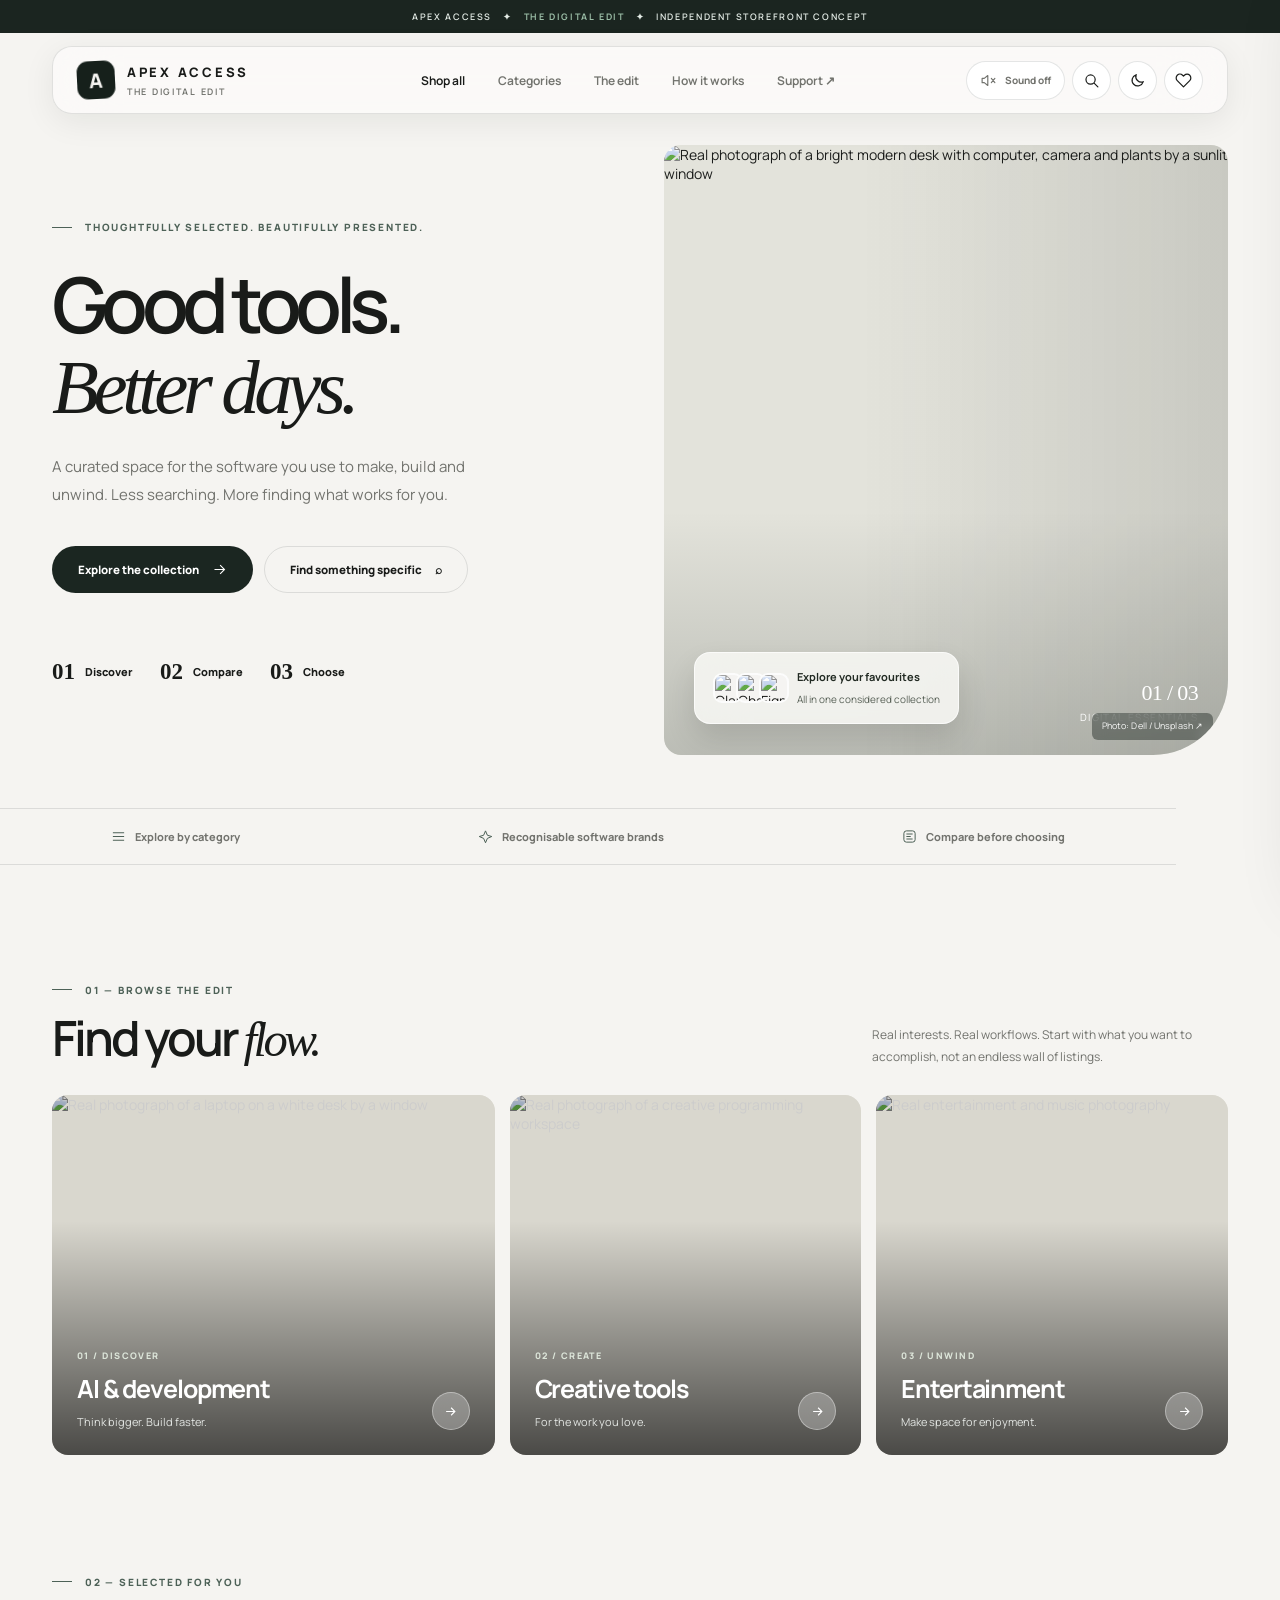
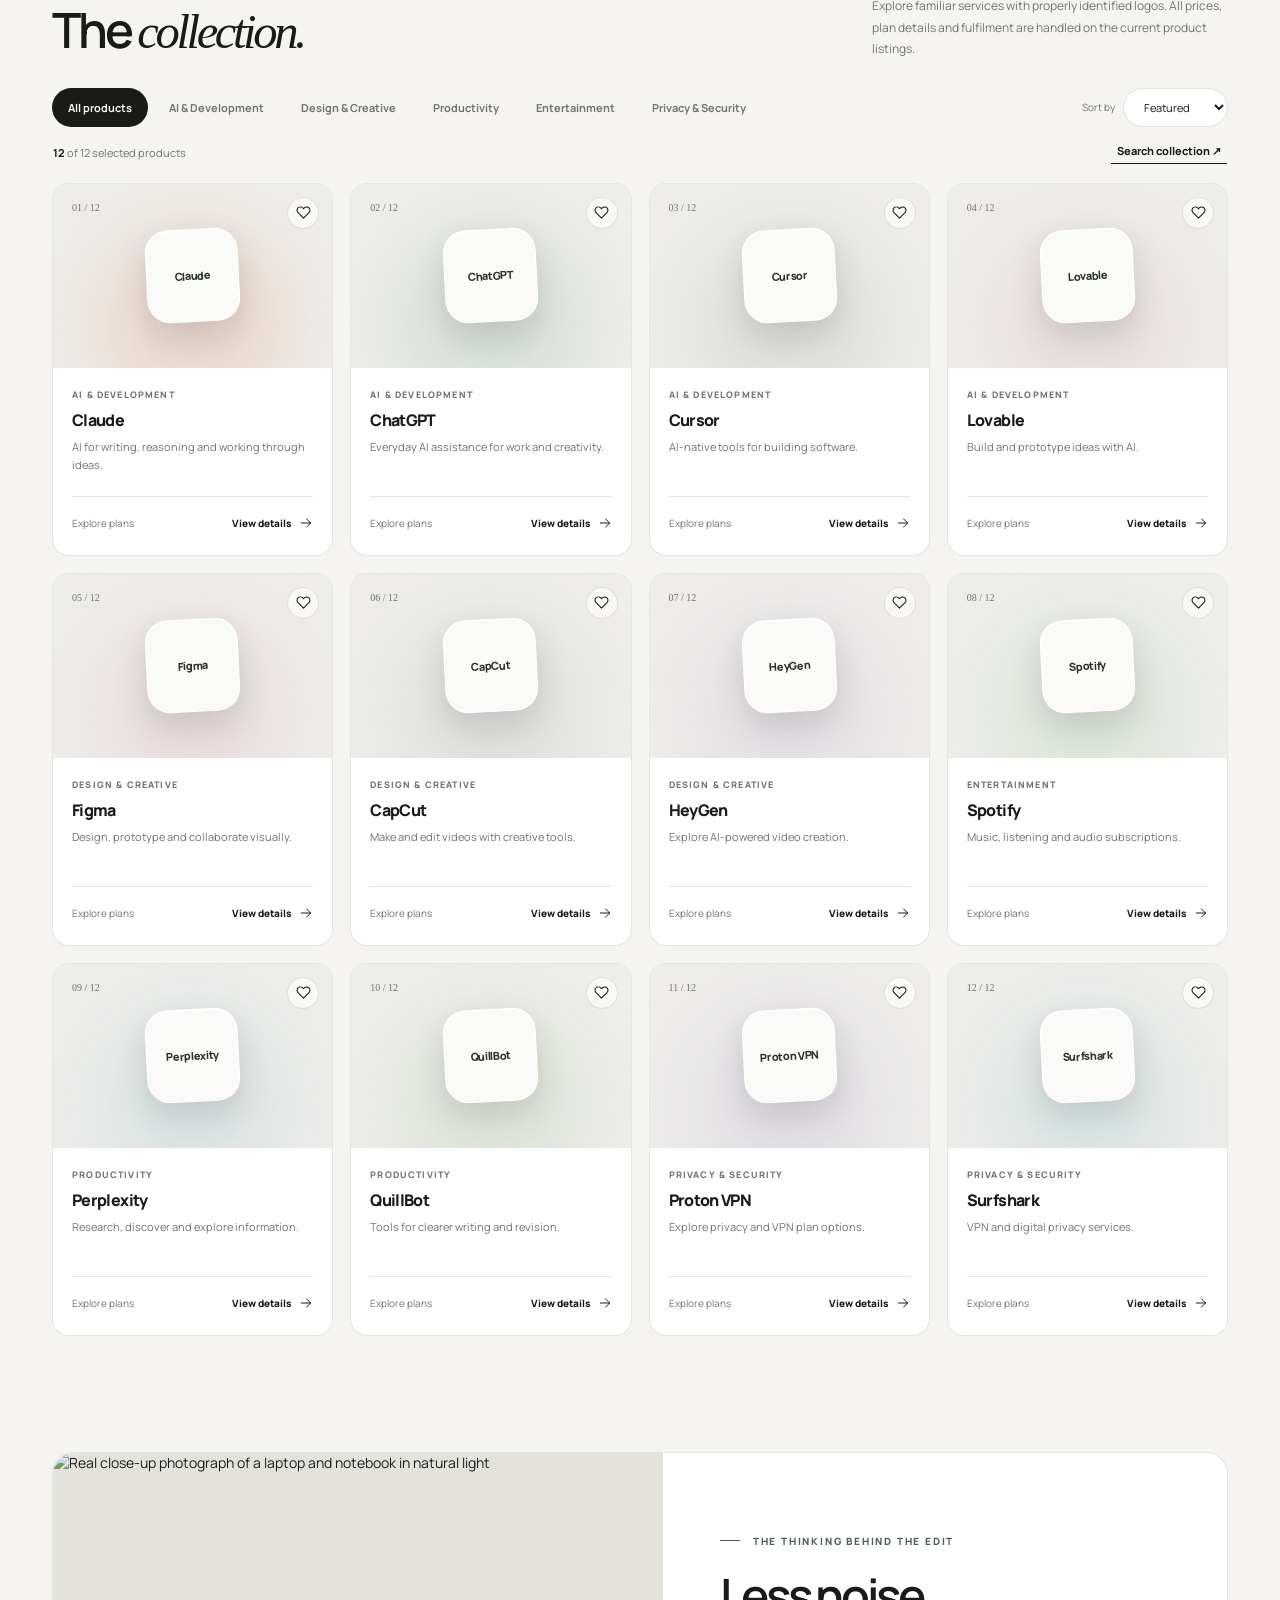
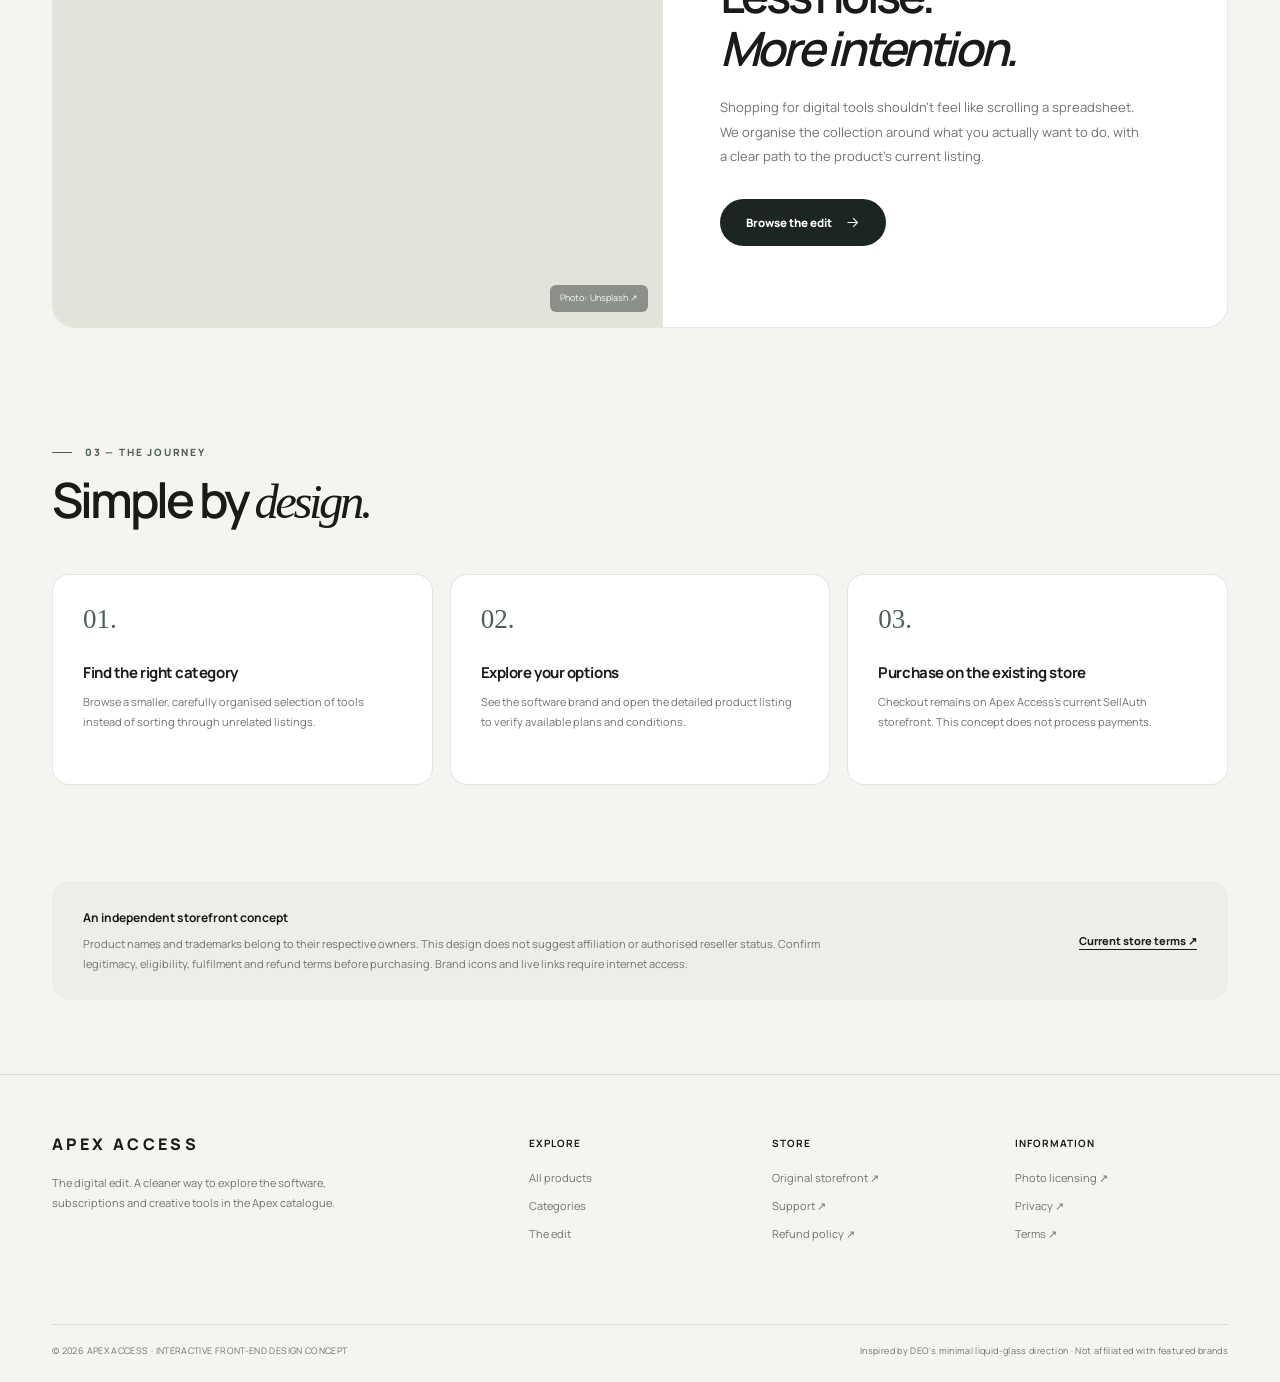
==== apex-access/index.html @ 460c235c "Host preserved Apex Access standalone HTML in isolated folder" ====
<!DOCTYPE html>
<html lang="en">
<head>
<meta charset="UTF-8"><meta name="viewport" content="width=device-width, initial-scale=1, viewport-fit=cover">
<meta name="theme-color" content="#f5f4f1"><meta name="description" content="APEX ACCESS — a refined, editorial digital software storefront concept. Independent concept, not official brand affiliation.">
<title>APEX ACCESS — The Digital Edit</title>
<link rel="preconnect" href="https://images.unsplash.com"><link rel="preconnect" href="https://fonts.googleapis.com">
<link href="https://fonts.googleapis.com/css2?family=DM+Sans:wght@400;500;600;700&family=Manrope:wght@400;500;600;700;800&display=swap" rel="stylesheet">
<style>
:root{--bg:#f5f4f1;--surface:#fff;--surface2:#eeedea;--text:#191b19;--muted:#72736e;--hair:rgba(16,25,20,.11);--accent:#4d6157;--accenthover:#334b3d;--stroke:#ddded7;--glass:rgba(252,251,249,.83);--glow:rgba(17,25,17,.07);--shadow:0 25px 75px rgba(27,31,24,.08);--card-radius:17px;--photo-mask:#e3e3db;--primarybtn:#1b2621;--primarytext:#fff;--brand-ink:#16201b}
:root[data-theme="dark"]{color-scheme:dark;--bg:#151815;--surface:#1e221e;--surface2:#272c27;--text:#f5f5f0;--muted:#a5ada4;--hair:rgba(255,255,255,.12);--accent:#b2c6b4;--accenthover:#d4e1d5;--stroke:#343b34;--glass:rgba(24,28,24,.82);--glow:rgba(0,0,0,.18);--shadow:0 25px 75px rgba(0,0,0,.28);--photo-mask:#2a302b;--primarybtn:#ecf1ea;--primarytext:#172019;--brand-ink:#f7f8f3}
*{box-sizing:border-box}html{scroll-behavior:smooth}body{margin:0;background:var(--bg);color:var(--text);font-family:Manrope,Inter,-apple-system,BlinkMacSystemFont,"Segoe UI",Arial,sans-serif;font-size:14px;-webkit-font-smoothing:antialiased;transition:background .32s,color .32s}a{color:inherit;text-decoration:none}button,input,select{font:inherit}button{cursor:pointer}button:disabled{opacity:.45;cursor:not-allowed}img{display:block;max-width:100%}button:focus-visible,a:focus-visible,input:focus-visible,select:focus-visible{outline:2px solid var(--accent);outline-offset:4px}::selection{background:#a7c4af;color:#17241b}.site{max-width:1560px;margin:auto;overflow:hidden}.wrap{width:min(1350px,calc(100% - 104px));margin:0 auto}.microbar{height:33px;background:#1b2520;color:#e3ebe5;display:flex;justify-content:center;align-items:center;font:600 9px Manrope,sans-serif;text-transform:uppercase;letter-spacing:.18em;gap:11px}.microbar b{font-weight:700;color:#9bbda6}.header-shell{position:sticky;top:12px;z-index:50;pointer-events:none;margin-top:13px}.header{pointer-events:auto;display:flex;align-items:center;height:68px;border:1px solid var(--hair);background:var(--glass);backdrop-filter:blur(30px) saturate(1.5);-webkit-backdrop-filter:blur(30px) saturate(1.5);border-radius:20px;padding:0 24px;box-shadow:0 8px 32px var(--glow);gap:20px;transition:background .3s}.brand{display:inline-flex;align-items:center;gap:12px;min-width:212px}.brand-icon{height:38px;width:38px;display:grid;place-items:center;background:var(--brand-ink);color:var(--bg);border-radius:11px;letter-spacing:-.04em;font-weight:850;font-size:20px;transform:rotate(-3deg)}.brand-lock{display:flex;flex-direction:column}.brand-title{font-weight:850;font-size:13px;letter-spacing:.21em;white-space:nowrap}.brand-sub{font-size:9px;color:var(--muted);letter-spacing:.19em;text-transform:uppercase;margin-top:4px;font-weight:650}.main-nav{display:flex;align-items:center;justify-content:center;flex:1;gap:33px}.main-nav a{color:var(--muted);font-size:12px;font-weight:650;transition:color .2s}.main-nav a:hover,.main-nav a.is-active{color:var(--text)}.head-actions{display:flex;align-items:center;gap:7px}.header-icon{position:relative;border:1px solid var(--hair);background:var(--surface);display:grid;place-items:center;border-radius:50%;height:39px;width:39px;color:var(--text);transition:transform .22s,background .22s}.header-icon:hover{transform:translateY(-2px);background:var(--surface2)}.header-icon svg{width:17px;height:17px}.sound-toggle{padding:0 13px;display:flex;align-items:center;gap:8px;width:auto;border-radius:22px;color:var(--muted);font-size:10px;min-height:39px;font-weight:750}.sound-toggle[aria-pressed="true"]{color:var(--text);border-color:var(--accent)}.pill-count{position:absolute;right:-4px;top:-5px;padding:0 4px;height:15px;min-width:15px;border-radius:10px;background:#5b7765;color:white;display:grid;place-items:center;font-size:9px;font-weight:800}.hidden{display:none!important}.mobile-nav-btn{display:none}.mobile-menu{display:none}.photo{background:var(--photo-mask);position:relative;overflow:hidden}.photo img{width:100%;height:100%;object-fit:cover;filter:saturate(.86) contrast(.98);transition:transform .8s cubic-bezier(.22,1,.36,1),filter .5s}.photo:hover img{transform:scale(1.035);filter:saturate(1)}.photocredit{position:absolute;bottom:15px;right:15px;font-size:9px;line-height:1.4;letter-spacing:.01em;color:rgba(255,255,255,.95);background:rgba(20,30,25,.42);padding:7px 10px;border-radius:6px;backdrop-filter:blur(7px)}
.hero{display:grid;grid-template-columns:52% 48%;margin-top:31px;min-height:610px}.hero-copy{display:flex;flex-direction:column;justify-content:center;padding:35px 5% 30px 0}.small-cap{display:inline-flex;align-items:center;gap:13px;font-weight:800;font-size:10px;letter-spacing:.18em;color:var(--accent);text-transform:uppercase}.small-cap:before{content:"";width:20px;height:1px;background:currentColor}.hero h1{font-size:clamp(61px,6vw,100px);line-height:1.04;letter-spacing:-.085em;font-weight:600;margin:30px 0 25px;max-width:715px}.hero h1 em,.section-heading em{font-family:Georgia,"Times New Roman",serif;font-weight:400;letter-spacing:-.07em}.hero-lead{font-size:15px;line-height:1.9;max-width:440px;color:var(--muted);margin:0 0 36px}.cta-group{display:flex;align-items:center;gap:11px;flex-wrap:wrap}.button{border:1px solid transparent;border-radius:100px;padding:0 25px;display:inline-flex;align-items:center;justify-content:center;gap:13px;min-height:47px;font-size:11.5px;font-weight:800;transition:background .2s,transform .25s,box-shadow .2s;white-space:nowrap}.button:hover{transform:translateY(-2px)}.button svg{width:15px;height:15px}.button-dark{background:var(--primarybtn);color:var(--primarytext)}.button-dark:hover{box-shadow:0 12px 22px var(--glow)}.button-soft{border-color:var(--hair);background:transparent;color:var(--text)}.hero-bottom{display:flex;align-items:center;gap:27px;margin-top:66px}.hero-bottom .step{display:flex;align-items:center;gap:10px;color:var(--muted);font-size:10px}.step b{color:var(--text);font-size:11px;font-weight:800}.step-digit{font:600 23px Georgia,serif;color:var(--text)}.hero-media{min-width:0;height:610px;border-radius:17px 17px 75px 17px}.hero-media img{object-position:center center}.hero-photo-veil{position:absolute;inset:0;background:linear-gradient(90deg,transparent 35%,rgba(12,16,12,.12)),linear-gradient(0deg,rgba(5,15,10,.18),transparent 40%);pointer-events:none}.floating-brand{position:absolute;bottom:31px;left:30px;right:30px;display:flex;justify-content:space-between;gap:10px;align-items:end}.floating-note{background:rgba(250,250,246,.84);border:1px solid rgba(255,255,255,.7);backdrop-filter:blur(25px);padding:16px 18px;border-radius:16px;box-shadow:0 15px 30px rgba(0,0,0,.12);display:flex;align-items:center;gap:12px;max-width:270px}.floating-note strong{display:block;color:#222a23;font-size:11px;margin-bottom:4px}.floating-note span{color:#586157;font-size:10px}.floating-note .note-logos{display:flex;align-items:center;margin-right:3px}.floating-note .note-logos img{width:30px;height:30px;background:#f8f6f4;object-fit:contain;border-radius:9px;margin-right:-7px;border:2px solid white}.floating-index{color:white;text-align:right;font-size:10px;letter-spacing:.14em;text-transform:uppercase}.floating-index strong{display:block;font-family:Georgia,serif;font-size:22px;font-weight:400;letter-spacing:-.03em;margin-bottom:4px}
.ticker{margin:53px 0 0;border-top:1px solid var(--hair);border-bottom:1px solid var(--hair);padding:20px 0;display:flex;align-items:center;justify-content:space-around;gap:16px;flex-wrap:wrap}.ticker span{display:flex;align-items:center;gap:9px;color:var(--muted);font-size:11px;font-weight:750}.ticker svg{width:15px;height:15px;color:var(--accent)}
.section{padding-top:110px}.section-top{display:flex;align-items:end;justify-content:space-between;gap:24px;margin-bottom:28px}.section-heading{font-size:clamp(32px,3.8vw,53px);line-height:1.13;letter-spacing:-.065em;font-weight:600;margin:14px 0 0}.section-note{font-size:12px;line-height:1.8;color:var(--muted);max-width:356px;margin:0}.text-link{display:inline-flex;gap:8px;align-items:center;border-bottom:1px solid var(--text);font-size:11px;font-weight:750;padding-bottom:5px;white-space:nowrap}.text-link svg{width:14px;height:14px}.category-layout{display:grid;grid-template-columns:1.17fr .93fr .93fr;gap:15px}.category-feature{height:360px;border-radius:16px;position:relative;text-align:left;overflow:hidden;background:var(--surface2);border:0;color:white;display:flex;align-items:end;padding:25px}.category-feature .photo-bg{position:absolute;inset:0;background:#d9d7ce}.category-feature .photo-bg img{width:100%;height:100%;object-fit:cover;filter:brightness(.80) saturate(.85);transition:transform .75s cubic-bezier(.22,1,.36,1)}.category-feature:hover .photo-bg img{transform:scale(1.045)}.category-feature:after{content:"";position:absolute;inset:0;background:linear-gradient(0deg,rgba(0,0,0,.66) 0%,transparent 65%)}.category-feature .cat-copy{z-index:2;position:relative;flex:1}.category-feature .cat-copy small{font-size:9px;text-transform:uppercase;letter-spacing:.16em;font-weight:800;color:#dce5d9}.category-feature .cat-copy h3{font-size:25px;letter-spacing:-.045em;margin:8px 0 5px}.category-feature .cat-copy span{font-size:11px;color:#e2e5e2}.cat-round{position:relative;z-index:2;width:38px;height:38px;display:grid;place-items:center;border-radius:50%;background:rgba(255,255,255,.27);border:1px solid rgba(255,255,255,.38);backdrop-filter:blur(15px)}.cat-round svg{width:15px;height:15px}
.collection{padding-top:112px}.toolbar{margin-top:28px;display:flex;align-items:center;justify-content:space-between;gap:14px}.cat-filters{display:flex;gap:5px;overflow-x:auto;scrollbar-width:none}.cat-filters::-webkit-scrollbar{display:none}.filter{height:39px;border:1px solid transparent;border-radius:100px;background:transparent;color:var(--muted);font-size:11px;font-weight:700;padding:0 15px;white-space:nowrap;transition:all .17s}.filter:hover{color:var(--text);background:var(--surface2)}.filter.active{background:var(--text);color:var(--bg)}.sort-wrap{display:flex;align-items:center;gap:8px}.sort-wrap label{font-size:10px;color:var(--muted);white-space:nowrap}.sort-wrap select{border:1px solid var(--hair);border-radius:100px;padding:10px 16px;background:var(--surface);font-size:11px;color:var(--text);outline-offset:2px}.collection-details{display:flex;align-items:center;justify-content:space-between;padding:15px 1px 19px;color:var(--muted);font-size:11px}.collection-details b{color:var(--text)}.products{display:grid;grid-template-columns:repeat(4,minmax(0,1fr));gap:17px}.product{position:relative;min-width:0;border:1px solid var(--hair);background:var(--surface);border-radius:var(--card-radius);overflow:hidden;transition:transform .24s,box-shadow .24s,border-color .24s}.product:hover{transform:translateY(-5px);box-shadow:var(--shadow);border-color:rgba(75,98,81,.3)}.product-visual{height:184px;display:flex;align-items:center;justify-content:center;position:relative;background:var(--surface2);overflow:hidden}.product-visual:before{content:"";width:190px;height:190px;position:absolute;top:25%;left:50%;transform:translateX(-50%);border-radius:50%;background:var(--swatch,#c3cabc);filter:blur(44px);opacity:.26;transition:transform .4s}.product:hover .product-visual:before{transform:translateX(-50%) scale(1.18)}.app-logo-wrap{position:relative;display:grid;place-items:center;width:93px;height:93px;border-radius:23px;background:#fafbf8;box-shadow:0 14px 33px rgba(13,19,12,.13),inset 0 1px 0 rgba(255,255,255,.9);border:1px solid rgba(255,255,255,.92);transform:rotate(-3deg);transition:transform .42s cubic-bezier(.2,1.4,.35,1)}.product:hover .app-logo-wrap{transform:rotate(0deg) translateY(-4px)}.app-logo-wrap img{width:69px;height:69px;object-fit:contain;border-radius:15px}.app-logo-wrap .logo-placeholder{font-size:11px;letter-spacing:-.03em;color:#2b332d;font-weight:850}.product-number{position:absolute;left:19px;top:18px;font:400 10px Georgia,serif;color:var(--muted)}.save-btn{position:absolute;right:13px;top:13px;width:32px;height:32px;border:1px solid var(--hair);background:var(--glass);border-radius:50%;display:grid;place-items:center;transition:transform .2s,background .2s}.save-btn:hover{transform:scale(1.1)}.save-btn svg{width:15px;height:15px;stroke:var(--text);stroke-width:1.65;fill:none}.save-btn.saved{background:#dce9df}.save-btn.saved svg{fill:#516b58;stroke:#516b58}.product-details{padding:20px 19px 21px}.product-category{font-size:9px;letter-spacing:.13em;text-transform:uppercase;font-weight:800;color:var(--muted)}.product-name{font-size:16px;letter-spacing:-.04em;margin:8px 0 7px;font-weight:800}.product-description{font-size:11px;line-height:1.65;color:var(--muted);min-height:37px;margin:0 0 21px}.product-footer{display:flex;justify-content:space-between;align-items:center;gap:5px;border-top:1px solid var(--hair);padding-top:15px}.product-footer span{font-size:10px;color:var(--muted)}.product-footer button{display:inline-flex;align-items:center;gap:8px;border:0;background:none;color:var(--text);font-size:10px;font-weight:800;padding:4px 0}.product-footer button svg{width:14px;height:14px;transition:transform .2s}.product-footer button:hover svg{transform:translateX(3px)}.empty{grid-column:1/-1;text-align:center;padding:80px 15px;background:var(--surface);border:1px solid var(--hair);border-radius:20px;color:var(--muted)}
.editorial{display:grid;grid-template-columns:52% 48%;margin-top:116px;min-height:474px;background:var(--surface);border:1px solid var(--hair);border-radius:22px;overflow:hidden}.editorial .photo{min-height:474px}.editorial-copy{padding:65px 10%;display:flex;flex-direction:column;justify-content:center}.editorial-copy h2{font-size:clamp(36px,3.7vw,57px);line-height:1.12;letter-spacing:-.07em;font-weight:600;margin:21px 0 20px}.editorial-copy p{font-size:13px;line-height:1.9;color:var(--muted);margin:0 0 30px;max-width:420px}.editorial-copy .button{align-self:start}.how-grid{display:grid;grid-template-columns:repeat(3,1fr);gap:17px;padding-top:16px}.how-card{padding:29px 30px;border:1px solid var(--hair);border-radius:17px;background:var(--surface);min-height:211px}.how-card span{font:400 27px Georgia,serif;color:var(--accent)}.how-card h3{margin:27px 0 9px;font-size:15px;letter-spacing:-.03em}.how-card p{color:var(--muted);line-height:1.8;font-size:11px;margin:0}.disclaimer{margin-top:96px;background:var(--surface2);border-radius:18px;padding:26px 31px;display:flex;align-items:center;justify-content:space-between;gap:24px}.disclaimer p{max-width:780px;color:var(--muted);line-height:1.8;font-size:11px;margin:8px 0 0}.disclaimer b{font-size:12px}.disclaimer a{font-size:11px;font-weight:750;text-decoration:underline;text-underline-offset:4px;white-space:nowrap}.footer{margin-top:74px;border-top:1px solid var(--hair);padding:58px 0 25px}.footer-main{display:grid;grid-template-columns:2.1fr 1fr 1fr 1fr;gap:30px}.footer-brand{font-size:16px;font-weight:850;letter-spacing:.21em}.footer-about{font-size:11px;color:var(--muted);line-height:1.8;margin:18px 0 0;max-width:290px}.footer h4{font-size:10px;letter-spacing:.1em;text-transform:uppercase;margin:3px 0 20px}.footer a{display:block;color:var(--muted);margin:0 0 13px;font-size:11px}.footer a:hover{color:var(--text)}.footer-bottom{margin-top:70px;padding-top:19px;border-top:1px solid var(--hair);display:flex;justify-content:space-between;gap:15px;align-items:center;font-size:9px;letter-spacing:.04em;color:var(--muted)}
.overlay{position:fixed;inset:0;z-index:100;background:rgba(8,13,9,.50);backdrop-filter:blur(12px);opacity:0;visibility:hidden;transition:opacity .25s,visibility .25s}.overlay.show{opacity:1;visibility:visible}.modal{position:fixed;z-index:101;top:50%;left:50%;transform:translate(-50%,-47%) scale(.98);opacity:0;visibility:hidden;transition:opacity .24s,transform .24s,visibility .24s;background:var(--surface);border:1px solid var(--hair);border-radius:22px;box-shadow:var(--shadow);width:min(580px,calc(100% - 35px));padding:29px}.modal.show{opacity:1;visibility:visible;transform:translate(-50%,-50%) scale(1)}.modal-close{position:absolute;right:20px;top:19px;border:1px solid var(--hair);background:var(--surface2);color:var(--text);width:34px;height:34px;display:grid;place-items:center;border-radius:50%;font-size:17px}.modal-title{font-size:27px;letter-spacing:-.065em;margin:0 0 10px}.modal-sub{font-size:12px;color:var(--muted);line-height:1.8;margin:0 0 22px}.search-field{display:flex;align-items:center;gap:13px;padding:0 17px;height:57px;background:var(--bg);border:1px solid var(--hair);border-radius:14px}.search-field svg{width:17px;color:var(--muted)}.search-field input{border:0;background:transparent;width:100%;outline:none;color:var(--text);font-size:14px}.search-hints{display:flex;gap:7px;margin-top:15px;flex-wrap:wrap}.hint{border-radius:50px;background:var(--surface2);padding:8px 11px;font-size:10px;color:var(--muted);border:0}.search-results{display:flex;flex-direction:column;margin-top:18px;max-height:300px;overflow-y:auto;gap:4px}.result{border:0;background:transparent;padding:12px;border-radius:10px;display:flex;align-items:center;gap:13px;text-align:left;color:var(--text)}.result:hover{background:var(--surface2)}.result img{width:32px;height:32px;object-fit:contain;border-radius:7px;background:white}.result b{font-size:11px}.result small{display:block;margin-top:4px;font-size:10px;color:var(--muted)}.result .go{margin-left:auto;font-size:15px;color:var(--muted)}
.sheet{position:fixed;right:0;top:0;bottom:0;z-index:102;background:var(--surface);width:min(450px,100%);padding:34px 27px;box-shadow:-20px 0 65px rgba(0,0,0,.12);transform:translateX(110%);transition:transform .36s cubic-bezier(.2,1,.25,1);display:flex;flex-direction:column}.sheet.show{transform:translateX(0)}.sheet-top{display:flex;justify-content:space-between;align-items:center;gap:15px}.sheet h2{font-size:26px;letter-spacing:-.05em;margin:0}.sheet p{font-size:11px;color:var(--muted);line-height:1.8;margin:12px 0 21px}.saved-items{overflow-y:auto;flex:1}.saved-item{display:flex;gap:13px;padding:14px 0;border-bottom:1px solid var(--hair);align-items:center}.saved-item img{height:47px;width:47px;border-radius:11px;background:var(--surface2);object-fit:contain;padding:5px}.saved-item strong{display:block;font-size:12px;margin-bottom:6px}.saved-item a{font-size:10px;color:var(--muted);text-decoration:underline;text-underline-offset:3px}.saved-item button{margin-left:auto;border:0;background:transparent;color:var(--muted);font-size:17px}.sheet-foot{padding-top:18px;border-top:1px solid var(--hair);font-size:11px;color:var(--muted);line-height:1.7}.preview-product-hero{background:var(--surface2);display:flex;gap:20px;align-items:center;border-radius:14px;padding:23px;margin:20px 0}.preview-product-hero img{width:74px;height:74px;border-radius:17px;background:#fff;padding:8px;object-fit:contain}.preview-product-hero h3{font-size:22px;letter-spacing:-.05em;margin:0 0 7px}.preview-product-hero p{margin:0;font-size:11px;color:var(--muted);line-height:1.6}.preview-list{padding:0;list-style:none;margin:0 0 25px}.preview-list li{display:flex;gap:12px;border-bottom:1px solid var(--hair);padding:12px 0;color:var(--muted);font-size:11px;line-height:1.6}.preview-list li:before{content:'✓';color:var(--accent);font-weight:800}.toast{position:fixed;bottom:26px;left:50%;transform:translate(-50%,16px);z-index:120;border:1px solid var(--hair);border-radius:100px;background:var(--glass);backdrop-filter:blur(25px);box-shadow:var(--shadow);color:var(--text);padding:12px 20px;font-size:11px;font-weight:650;pointer-events:none;opacity:0;transition:opacity .2s,transform .2s;white-space:nowrap;max-width:calc(100% - 24px);overflow:hidden;text-overflow:ellipsis}.toast.show{transform:translate(-50%,0);opacity:1}.empty-search{font-size:11px;color:var(--muted);padding:14px}.reveal{opacity:0;transform:translateY(16px);transition:opacity .7s,transform .7s}.reveal.visible{opacity:1;transform:translateY(0)}.skip-link{position:fixed;left:10px;top:-55px;z-index:999;background:var(--text);color:var(--bg);padding:12px;border-radius:8px}.skip-link:focus{top:9px}
@media(max-width:1180px){.wrap{width:min(100% - 64px,1120px)}.hero h1{font-size:clamp(56px,6.2vw,78px)}.hero{min-height:540px}.hero-media{height:540px}.products{grid-template-columns:repeat(3,minmax(0,1fr))}.category-layout{grid-template-columns:repeat(3,1fr)}.main-nav{gap:18px}.brand{min-width:180px}.hero-bottom{gap:13px}}@media(max-width:800px){.wrap{width:calc(100% - 36px)}.main-nav{display:none}.header{padding:0 13px 0 15px;gap:12px;height:62px}.header-shell{top:9px}.brand{min-width:0;flex:1}.brand-title{font-size:11px}.brand-sub{font-size:8px}.brand-icon{width:33px;height:33px;font-size:18px}.head-actions{gap:5px}.header-icon{width:34px;height:34px}.sound-toggle{padding:0;width:34px;justify-content:center}.sound-toggle span{display:none}.mobile-nav-btn{display:grid}.mobile-menu.show{position:absolute;display:flex;flex-direction:column;gap:0;left:18px;right:18px;top:calc(100% + 10px);background:var(--surface);border:1px solid var(--hair);border-radius:18px;padding:10px;box-shadow:var(--shadow);pointer-events:auto}.mobile-menu a{padding:15px;font-size:12px;border-bottom:1px solid var(--hair)}.mobile-menu a:last-child{border:0}.hero{grid-template-columns:1fr;margin-top:21px}.hero-copy{padding:47px 5px 35px}.hero h1{font-size:clamp(53px,9vw,75px);max-width:640px;margin:20px 0}.hero-lead{font-size:13px;margin-bottom:25px}.hero-bottom{margin-top:34px}.hero-media{height:440px;border-radius:16px 16px 43px 16px}.category-layout{grid-template-columns:repeat(2,1fr)}.category-feature{height:275px}.category-feature:first-child{grid-column:span 2;height:310px}.products{grid-template-columns:repeat(2,minmax(0,1fr))}.section{padding-top:80px}.collection{padding-top:86px}.editorial{grid-template-columns:1fr;margin-top:85px}.editorial .photo{min-height:360px;height:360px}.editorial-copy{padding:42px 34px}.how-grid{grid-template-columns:1fr}.how-card{min-height:150px}.how-card h3{margin-top:20px}.footer-main{grid-template-columns:1fr 1fr}.footer-main>div:first-child{grid-column:1/-1}.disclaimer{align-items:start;flex-direction:column}.footer-bottom{flex-direction:column;align-items:start}.section-top{align-items:start}}@media(max-width:520px){.microbar{font-size:8px;height:28px;letter-spacing:.08em}.hero{min-height:0}.hero h1{font-size:clamp(49px,12.5vw,67px);letter-spacing:-.078em;line-height:1.05}.hero-copy{padding-top:35px}.hero-bottom{gap:14px;justify-content:space-between}.step-digit{font-size:19px}.hero-bottom .step{font-size:9px}.hero-media{height:365px}.floating-brand{left:16px;right:15px;bottom:15px}.floating-note{padding:11px}.floating-note span{font-size:9px}.floating-note strong{font-size:10px}.floating-note .note-logos img{height:26px;width:26px}.floating-index{display:none}.ticker{gap:18px;padding:20px 5px}.ticker span{font-size:10px}.ticker span:nth-child(3){display:none}.section{padding-top:73px}.section-heading{font-size:38px}.section-top{flex-direction:column;gap:12px}.section-note{font-size:11px}.category-layout{gap:10px}.category-feature{height:205px;padding:16px}.category-feature:first-child{height:265px}.category-feature .cat-copy h3{font-size:18px}.category-feature .cat-copy span{font-size:10px}.cat-round{height:29px;width:29px}.toolbar{align-items:start;flex-direction:column}.cat-filters{max-width:100%}.sort-wrap{align-self:flex-end}.products{gap:10px}.product-visual{height:150px}.app-logo-wrap{height:78px;width:78px;border-radius:21px}.app-logo-wrap img{width:57px;height:57px}.product-details{padding:15px 12px 17px}.product-name{font-size:14px}.product-description{font-size:10px;line-height:1.5;min-height:46px}.product-footer{padding-top:11px}.product-footer span{font-size:9px}.product-footer button{font-size:10px}.product-category{font-size:8px}.editorial .photo{height:275px;min-height:275px}.editorial-copy{padding:30px 24px}.editorial-copy h2{font-size:41px}.modal{padding:25px 19px}.preview-product-hero img{width:57px;height:57px}.preview-product-hero h3{font-size:19px}.footer{margin-top:65px}.footer-main{gap:18px}}
@media(prefers-reduced-motion:reduce){html{scroll-behavior:auto}*,*:before,*:after{animation-duration:.01ms!important;transition-duration:.01ms!important}.reveal{opacity:1!important;transform:none!important}}
</style>
</head>
<body>
<a class="skip-link" href="#collection">Skip to products</a>
<div class="site"><div class="microbar">APEX ACCESS <span>✦</span> <b>THE DIGITAL EDIT</b> <span>✦</span> INDEPENDENT STOREFRONT CONCEPT</div>
<div class="header-shell"><header class="header wrap" role="banner">
<a href="#top" class="brand" aria-label="Apex Access home"><div class="brand-icon">A</div><div class="brand-lock"><span class="brand-title">APEX ACCESS</span><span class="brand-sub">The digital edit</span></div></a>
<nav class="main-nav" aria-label="Main navigation"><a href="#collection" class="is-active">Shop all</a><a href="#categories">Categories</a><a href="#approach">The edit</a><a href="#how">How it works</a><a href="https://apexaccesshub.mysellauth.com/support" target="_blank" rel="noopener noreferrer">Support ↗</a></nav>
<div class="head-actions">
<button class="header-icon sound-toggle" id="soundBtn" aria-label="Enable interface sounds" aria-pressed="false" title="Interface sounds: off"><svg viewBox="0 0 24 24" fill="none" stroke="currentColor" stroke-width="1.65" stroke-linecap="round" stroke-linejoin="round"><path d="M11 5 6 9H3v6h3l5 4V5Z"/><path id="soundWave" d="m16 9 5 6m0-6-5 6"/></svg><span id="soundLabel">Sound off</span></button>
<button class="header-icon" id="searchBtn" aria-label="Search products" title="Search (Ctrl/⌘ K)"><svg viewBox="0 0 24 24" fill="none" stroke="currentColor" stroke-width="1.7" stroke-linecap="round"><circle cx="10.7" cy="10.7" r="6.5"/><path d="m16 16 5 5"/></svg></button>
<button class="header-icon" id="themeBtn" aria-label="Toggle dark mode" title="Change theme"><svg id="themeIcon" viewBox="0 0 24 24" fill="none" stroke="currentColor" stroke-width="1.7" stroke-linecap="round"><path d="M20 14A8 8 0 0 1 10 4 8 8 0 1 0 20 14Z"/></svg></button>
<button class="header-icon" id="savedBtn" aria-label="Open saved products" title="Saved products"><svg viewBox="0 0 24 24" fill="none" stroke="currentColor" stroke-width="1.7" stroke-linejoin="round"><path d="M20.8 4.6a5.3 5.3 0 0 0-7.5 0L12 5.9l-1.3-1.3a5.3 5.3 0 0 0-7.5 7.5L12 21l8.8-8.9a5.3 5.3 0 0 0 0-7.5Z"/></svg><span class="pill-count hidden" id="savedCount">0</span></button>
<button class="header-icon mobile-nav-btn" id="menuBtn" aria-label="Open menu" aria-expanded="false"><svg viewBox="0 0 24 24" fill="none" stroke="currentColor" stroke-width="1.7" stroke-linecap="round"><path d="M4 7h16M4 12h16M4 17h16"/></svg></button></div>
<div class="mobile-menu" id="mobileMenu"><a href="#collection">Shop all</a><a href="#categories">Categories</a><a href="#approach">The edit</a><a href="#how">How it works</a><a href="https://apexaccesshub.mysellauth.com/support" target="_blank" rel="noopener noreferrer">Support ↗</a></div>
</header></div>
<main id="top">
<section class="hero wrap" aria-label="Discover digital subscriptions">
<div class="hero-copy"><div class="small-cap">Thoughtfully selected. Beautifully presented.</div><h1>Good tools.<br><em>Better days.</em></h1><p class="hero-lead">A curated space for the software you use to make, build and unwind. Less searching. More finding what works for you.</p><div class="cta-group"><a href="#collection" class="button button-dark">Explore the collection <svg viewBox="0 0 24 24" fill="none" stroke="currentColor" stroke-width="1.7"><path d="M4 12h16m-7-7 7 7-7 7"/></svg></a><button id="openSearchHero" class="button button-soft">Find something specific <span aria-hidden="true">⌕</span></button></div><div class="hero-bottom"><div class="step"><span class="step-digit">01</span><b>Discover</b></div><div class="step"><span class="step-digit">02</span><b>Compare</b></div><div class="step"><span class="step-digit">03</span><b>Choose</b></div></div></div>
<div class="hero-media photo"><img src="https://images.unsplash.com/photo-1593642632559-0c6d3fc62b89?auto=format&fit=crop&w=1500&q=86" alt="Real photograph of a bright modern desk with computer, camera and plants by a sunlit window" loading="eager" fetchpriority="high"><div class="hero-photo-veil"></div><div class="floating-brand"><div class="floating-note"><div class="note-logos"><img src="https://is1-ssl.mzstatic.com/image/thumb/Purple211/v4/2d/a8/d0/2da8d08e-a2b8-4e33-1a37-23beee74e211/AppIcon-0-0-1x_U007epad-0-1-85-220.png/1024x1024bb.png" alt="Claude"><img src="https://is1-ssl.mzstatic.com/image/thumb/Purple221/v4/94/43/89/9443890e-17d2-13a5-1170-d6f0e67b5fbb/AppIcon-0-0-1x_U007epad-0-0-0-1-0-P3-85-220.png/1200x630wa.png" alt="ChatGPT"><img src="https://is1-ssl.mzstatic.com/image/thumb/Purple211/v4/d1/b1/6d/d1b16d70-6211-3bc4-bd09-abdf3157cd53/AppIcon-0-1x_U007epad-0-1-0-85-220-0.png/1200x630wa.png" alt="Figma"></div><div><strong>Explore your favourites</strong><span>All in one considered collection</span></div></div><div class="floating-index"><strong>01 / 03</strong>Digital essentials</div></div><a href="https://unsplash.com/photos/silver-laptop-on-white-table-g2E2NQ5SWSU" class="photocredit" target="_blank" rel="noopener noreferrer">Photo: Dell / Unsplash ↗</a></div></section>
<div class="ticker wrap" aria-label="Store features"><span><svg viewBox="0 0 24 24" fill="none" stroke="currentColor" stroke-width="1.6"><path d="M3 6h18M3 12h18M3 18h18"/></svg> Explore by category</span><span><svg viewBox="0 0 24 24" fill="none" stroke="currentColor" stroke-width="1.6"><path d="m12 3 3 7 7 2-7 3-3 7-3-7-7-3 7-2 3-7Z"/></svg> Recognisable software brands</span><span><svg viewBox="0 0 24 24" fill="none" stroke="currentColor" stroke-width="1.6"><path d="M7 8h10M7 12h7M7 16h10"/><rect x="3" y="3" width="18" height="18" rx="4"/></svg> Compare before choosing</span></div>
<section class="section wrap reveal" id="categories"><div class="section-top"><div><div class="small-cap">01 — Browse the edit</div><h2 class="section-heading">Find your <em>flow.</em></h2></div><p class="section-note">Real interests. Real workflows. Start with what you want to accomplish, not an endless wall of listings.</p></div>
<div class="category-layout">
<button class="category-feature" data-go-category="AI & Development" aria-label="Explore AI and development"><div class="photo-bg"><img loading="lazy" src="https://images.unsplash.com/photo-1509956072962-7ff0f36dd7ba?auto=format&fit=crop&w=940&q=83" alt="Real photograph of a laptop on a white desk by a window"></div><div class="cat-copy"><small>01 / Discover</small><h3>AI & development</h3><span>Think bigger. Build faster.</span></div><div class="cat-round"><svg viewBox="0 0 24 24" fill="none" stroke="currentColor" stroke-width="1.7"><path d="M5 12h14m-6-6 6 6-6 6"/></svg></div></button>
<button class="category-feature" data-go-category="Design & Creative" aria-label="Explore design and creative tools"><div class="photo-bg"><img loading="lazy" src="https://images.unsplash.com/photo-1498050108023-c5249f4df085?auto=format&fit=crop&w=880&q=83" alt="Real photograph of a creative programming workspace"></div><div class="cat-copy"><small>02 / Create</small><h3>Creative tools</h3><span>For the work you love.</span></div><div class="cat-round"><svg viewBox="0 0 24 24" fill="none" stroke="currentColor" stroke-width="1.7"><path d="M5 12h14m-6-6 6 6-6 6"/></svg></div></button>
<button class="category-feature" data-go-category="Entertainment" aria-label="Explore music and entertainment"><div class="photo-bg"><img loading="lazy" src="https://images.unsplash.com/photo-1516280440614-37939bbacd81?auto=format&fit=crop&w=880&q=83" alt="Real entertainment and music photography"></div><div class="cat-copy"><small>03 / Unwind</small><h3>Entertainment</h3><span>Make space for enjoyment.</span></div><div class="cat-round"><svg viewBox="0 0 24 24" fill="none" stroke="currentColor" stroke-width="1.7"><path d="M5 12h14m-6-6 6 6-6 6"/></svg></div></button>
</div></section>
<section class="collection wrap reveal" id="collection"><div class="section-top"><div><div class="small-cap">02 — Selected for you</div><h2 class="section-heading">The <em>collection.</em></h2></div><p class="section-note">Explore familiar services with properly identified logos. All prices, plan details and fulfilment are handled on the current product listings.</p></div>
<div class="toolbar"><div id="categoryFilters" class="cat-filters" role="group" aria-label="Filter products by category"></div><div class="sort-wrap"><label for="sort">Sort by</label><select id="sort"><option value="featured">Featured</option><option value="alphabetical">Name A–Z</option><option value="reverse">Name Z–A</option></select></div></div>
<div class="collection-details"><span id="results">12 products in the edit</span><button class="text-link" style="background:none;border-left:0;border-top:0;border-right:0;color:var(--text);cursor:pointer" id="inlineSearch">Search collection ↗</button></div><div id="products" class="products"></div>
</section>
<section class="editorial wrap reveal" id="approach"><div class="photo"><img loading="lazy" src="https://images.unsplash.com/photo-1509956072962-7ff0f36dd7ba?auto=format&fit=crop&w=1150&q=85" alt="Real close-up photograph of a laptop and notebook in natural light"><a class="photocredit" href="https://unsplash.com/photos/silver-hp-laptop-computer-on-white-table-PnkX_rp53SE" target="_blank" rel="noopener noreferrer">Photo: Unsplash ↗</a></div><div class="editorial-copy"><div class="small-cap">The thinking behind the edit</div><h2>Less noise.<br><em>More intention.</em></h2><p>Shopping for digital tools shouldn't feel like scrolling a spreadsheet. We organise the collection around what you actually want to do, with a clear path to the product's current listing.</p><a class="button button-dark" href="#collection">Browse the edit <svg viewBox="0 0 24 24" fill="none" stroke="currentColor" stroke-width="1.7"><path d="M4 12h16m-7-7 7 7-7 7"/></svg></a></div></section>
<section class="section wrap reveal" id="how"><div class="section-top"><div><div class="small-cap">03 — The journey</div><h2 class="section-heading">Simple by <em>design.</em></h2></div></div><div class="how-grid"><article class="how-card"><span>01.</span><h3>Find the right category</h3><p>Browse a smaller, carefully organised selection of tools instead of sorting through unrelated listings.</p></article><article class="how-card"><span>02.</span><h3>Explore your options</h3><p>See the software brand and open the detailed product listing to verify available plans and conditions.</p></article><article class="how-card"><span>03.</span><h3>Purchase on the existing store</h3><p>Checkout remains on Apex Access's current SellAuth storefront. This concept does not process payments.</p></article></div></section>
<div class="disclaimer wrap"><div><b>An independent storefront concept</b><p>Product names and trademarks belong to their respective owners. This design does not suggest affiliation or authorised reseller status. Confirm legitimacy, eligibility, fulfilment and refund terms before purchasing. Brand icons and live links require internet access.</p></div><a href="https://apexaccesshub.mysellauth.com/terms-of-service" target="_blank" rel="noopener noreferrer">Current store terms ↗</a></div>
</main><footer class="footer"><div class="wrap"><div class="footer-main"><div><div class="footer-brand">APEX ACCESS</div><p class="footer-about">The digital edit. A cleaner way to explore the software, subscriptions and creative tools in the Apex catalogue.</p></div><div><h4>Explore</h4><a href="#collection">All products</a><a href="#categories">Categories</a><a href="#approach">The edit</a></div><div><h4>Store</h4><a href="https://apexaccesshub.mysellauth.com/" target="_blank" rel="noopener noreferrer">Original storefront ↗</a><a href="https://apexaccesshub.mysellauth.com/support" target="_blank" rel="noopener noreferrer">Support ↗</a><a href="https://apexaccesshub.mysellauth.com/refund-policy" target="_blank" rel="noopener noreferrer">Refund policy ↗</a></div><div><h4>Information</h4><a href="https://unsplash.com/license" target="_blank" rel="noopener noreferrer">Photo licensing ↗</a><a href="https://apexaccesshub.mysellauth.com/privacy-policy" target="_blank" rel="noopener noreferrer">Privacy ↗</a><a href="https://apexaccesshub.mysellauth.com/terms-of-service" target="_blank" rel="noopener noreferrer">Terms ↗</a></div></div><div class="footer-bottom"><span>© 2026 APEX ACCESS · INTERACTIVE FRONT-END DESIGN CONCEPT</span><span>Inspired by DEO's minimal liquid-glass direction · Not affiliated with featured brands</span></div></div></footer>
</div>
<div class="overlay" id="overlay"></div>
<div class="modal" id="searchModal" role="dialog" aria-modal="true" aria-labelledby="searchTitle" aria-hidden="true"><button class="modal-close" data-close aria-label="Close search">×</button><h2 class="modal-title" id="searchTitle">Find your next tool.</h2><p class="modal-sub">Search the collection by brand, purpose or category.</p><label class="search-field"><svg viewBox="0 0 24 24" fill="none" stroke="currentColor" stroke-width="1.7"><circle cx="11" cy="11" r="7"/><path d="m16 16 5 5"/></svg><input type="search" id="searchInput" placeholder="Try Claude, design, music ..." autocomplete="off" aria-label="Search collection"></label><div class="search-hints"><button class="hint" data-query="AI">AI tools</button><button class="hint" data-query="design">Design</button><button class="hint" data-query="VPN">VPN</button></div><div class="search-results" id="searchResults" role="listbox" aria-label="Matching products"></div></div>
<aside class="sheet" id="savedSheet" aria-hidden="true" role="dialog" aria-label="Saved products"><div class="sheet-top"><h2>Your shortlist <span style="font-family:Georgia,serif;font-weight:400" id="savedSheetCount">(0)</span></h2><button class="header-icon" data-close aria-label="Close saved products">×</button></div><p>A private list of products to revisit. Saved only on this device.</p><div class="saved-items" id="savedItems"></div><div class="sheet-foot">This is a wishlist, not a basket. Purchases open the existing Apex Access store.</div></aside>
<div class="modal" id="previewModal" role="dialog" aria-modal="true" aria-hidden="true" aria-labelledby="previewHeading"><button class="modal-close" data-close aria-label="Close product details">×</button><span class="small-cap">Product overview</span><div class="preview-product-hero"><img id="previewLogo" src="" alt=""><div><h3 id="previewHeading"></h3><p id="previewSubtitle"></p></div></div><ul class="preview-list"><li>Explore available plans and terms on the original store listing.</li><li>Verify subscription eligibility, account type and access method before purchasing.</li><li>Review payment, delivery and support details on the checkout website.</li></ul><a id="previewLink" target="_blank" rel="noopener noreferrer" href="#" class="button button-dark" style="width:100%">Open current product listing ↗</a></div>
<div class="toast" id="toast" role="status" aria-live="polite"></div>
<script>
'use strict';
const BASE='https://apexaccesshub.mysellauth.com/product/';
const APP_ICONS={
 claude:'https://is1-ssl.mzstatic.com/image/thumb/Purple211/v4/2d/a8/d0/2da8d08e-a2b8-4e33-1a37-23beee74e211/AppIcon-0-0-1x_U007epad-0-1-85-220.png/1024x1024bb.png',
 chatgpt:'https://is1-ssl.mzstatic.com/image/thumb/Purple221/v4/94/43/89/9443890e-17d2-13a5-1170-d6f0e67b5fbb/AppIcon-0-0-1x_U007epad-0-0-0-1-0-P3-85-220.png/1200x630wa.png',
 figma:'https://is1-ssl.mzstatic.com/image/thumb/Purple211/v4/d1/b1/6d/d1b16d70-6211-3bc4-bd09-abdf3157cd53/AppIcon-0-1x_U007epad-0-1-0-85-220-0.png/1200x630wa.png'
};
const favicon=(domain)=>`https://www.google.com/s2/favicons?domain=${encodeURIComponent(domain)}&sz=128`;
const products=[
 {id:'claude',name:'Claude',cat:'AI & Development',slug:'claude-ai',desc:'AI for writing, reasoning and working through ideas.',icon:APP_ICONS.claude,swatch:'#db9673'},
 {id:'chatgpt',name:'ChatGPT',cat:'AI & Development',slug:'chatgpt',desc:'Everyday AI assistance for work and creativity.',icon:APP_ICONS.chatgpt,swatch:'#91b5a0'},
 {id:'cursor',name:'Cursor',cat:'AI & Development',slug:'cursor-ai-premium',desc:'AI-native tools for building software.',icon:favicon('cursor.com'),swatch:'#acb3a5'},
 {id:'lovable',name:'Lovable',cat:'AI & Development',slug:'lovable-ai',desc:'Build and prototype ideas with AI.',icon:favicon('lovable.dev'),swatch:'#d6b2b9'},
 {id:'figma',name:'Figma',cat:'Design & Creative',slug:'figma',desc:'Design, prototype and collaborate visually.',icon:APP_ICONS.figma,swatch:'#d6adb1'},
 {id:'capcut',name:'CapCut',cat:'Design & Creative',slug:'capcut-pro-lifetime',desc:'Make and edit videos with creative tools.',icon:favicon('capcut.com'),swatch:'#afb5b7'},
 {id:'heygen',name:'HeyGen',cat:'Design & Creative',slug:'heygenai',desc:'Explore AI-powered video creation.',icon:favicon('heygen.com'),swatch:'#c5b3ce'},
 {id:'spotify',name:'Spotify',cat:'Entertainment',slug:'spotify',desc:'Music, listening and audio subscriptions.',icon:favicon('spotify.com'),swatch:'#a4cfac'},
 {id:'perplexity',name:'Perplexity',cat:'Productivity',slug:'perplexity-premium',desc:'Research, discover and explore information.',icon:favicon('perplexity.ai'),swatch:'#9fcad0'},
 {id:'quillbot',name:'QuillBot',cat:'Productivity',slug:'quillbot-premium',desc:'Tools for clearer writing and revision.',icon:favicon('quillbot.com'),swatch:'#a8c9a3'},
 {id:'proton',name:'Proton VPN',cat:'Privacy & Security',slug:'proton-vpn',desc:'Explore privacy and VPN plan options.',icon:favicon('protonvpn.com'),swatch:'#bcb1d3'},
 {id:'surfshark',name:'Surfshark',cat:'Privacy & Security',slug:'surfshark',desc:'VPN and digital privacy services.',icon:favicon('surfshark.com'),swatch:'#9cccd0'}
];
const categories=['All products','AI & Development','Design & Creative','Productivity','Entertainment','Privacy & Security'];
const $=id=>document.getElementById(id);let selectedCat='All products';let sort='featured';let search='';let saved=new Set();let soundEnabled=false;let audioCtx=null;let activeModal=null;let toastTimer;
try{const s=JSON.parse(localStorage.getItem('apex-editorial-saved')||'[]');if(Array.isArray(s))saved=new Set(s.filter(id=>products.some(p=>p.id===id)))}catch{}
const iconArrow='<svg viewBox="0 0 24 24" fill="none" stroke="currentColor" stroke-width="1.7" stroke-linecap="round"><path d="M4 12h16m-7-7 7 7-7 7"/></svg>';
const iconHeart='<svg viewBox="0 0 24 24" fill="none" stroke="currentColor" stroke-width="1.7" stroke-linejoin="round"><path d="M20.8 4.6a5.3 5.3 0 0 0-7.5 0L12 5.9l-1.3-1.3a5.3 5.3 0 0 0-7.5 7.5L12 21l8.8-8.9a5.3 5.3 0 0 0 0-7.5Z"/></svg>';
function safeText(s){return String(s).replace(/[&<>"']/g,m=>({'&':'&amp;','<':'&lt;','>':'&gt;','"':'&quot;',"'":'&#39;'}[m]))}
function tone(kind='tap'){if(!soundEnabled)return;try{audioCtx??=new (window.AudioContext||window.webkitAudioContext)();if(audioCtx.state==='suspended')audioCtx.resume();const now=audioCtx.currentTime;const osc=audioCtx.createOscillator();const gain=audioCtx.createGain();osc.type='sine';const start=kind==='save'?740:kind==='open'?560:kind==='close'?410:600;osc.frequency.setValueAtTime(start,now);osc.frequency.exponentialRampToValueAtTime(start*(kind==='save'?1.25:.82),now+.07);gain.gain.setValueAtTime(.0001,now);gain.gain.exponentialRampToValueAtTime(.032,now+.009);gain.gain.exponentialRampToValueAtTime(.0001,now+.105);osc.connect(gain);gain.connect(audioCtx.destination);osc.start(now);osc.stop(now+.11)}catch(e){console.debug('Audio not available')}}
function showToast(message){clearTimeout(toastTimer);$('toast').textContent=message;$('toast').classList.add('show');toastTimer=setTimeout(()=>$('toast').classList.remove('show'),2300)}
function setTheme(){const dark=document.documentElement.dataset.theme==='dark';$('themeIcon').innerHTML=dark?'<circle cx="12" cy="12" r="4"/><path d="M12 2v2m0 16v2M4.93 4.93l1.42 1.42m11.3 11.3 1.42 1.42M2 12h2m16 0h2M4.93 19.07l1.42-1.42M17.65 6.35l1.42-1.42"/>':'<path d="M20 14A8 8 0 0 1 10 4 8 8 0 1 0 20 14Z"/>';$('themeBtn').setAttribute('aria-label',dark?'Switch to light mode':'Switch to dark mode')}
try{const v=localStorage.getItem('apex-editorial-theme');if(['light','dark'].includes(v))document.documentElement.dataset.theme=v;else if(window.matchMedia('(prefers-color-scheme: dark)').matches)document.documentElement.dataset.theme='dark'}catch{}
setTheme();$('themeBtn').addEventListener('click',()=>{document.documentElement.dataset.theme=document.documentElement.dataset.theme==='dark'?'light':'dark';try{localStorage.setItem('apex-editorial-theme',document.documentElement.dataset.theme)}catch{}setTheme();tone();showToast(document.documentElement.dataset.theme==='dark'?'Dark mode enabled':'Light mode enabled')});
$('soundBtn').addEventListener('click',()=>{soundEnabled=!soundEnabled;$('soundBtn').setAttribute('aria-pressed',String(soundEnabled));$('soundBtn').setAttribute('aria-label',soundEnabled?'Disable interface sounds':'Enable interface sounds');$('soundLabel').textContent=soundEnabled?'Sound on':'Sound off';$('soundWave').setAttribute('d',soundEnabled?'M15 8a5 5 0 0 1 0 8m3-11a9 9 0 0 1 0 14':'m16 9 5 6m0-6-5 6');if(soundEnabled)tone('save');showToast(soundEnabled?'Subtle sounds enabled':'Sounds muted')});
function filteredProducts(){let data=products.filter(p=>(selectedCat==='All products'||p.cat===selectedCat)&&(`${p.name} ${p.cat} ${p.desc}`).toLowerCase().includes(search.toLowerCase()));if(sort==='alphabetical')data.sort((a,b)=>a.name.localeCompare(b.name));else if(sort==='reverse')data.sort((a,b)=>b.name.localeCompare(a.name));return data}
function renderFilters(){$('categoryFilters').innerHTML=categories.map(c=>`<button class="filter ${c===selectedCat?'active':''}" data-filter="${safeText(c)}" aria-pressed="${String(c===selectedCat)}">${safeText(c)}</button>`).join('')}
function renderProducts(){renderFilters();let list=filteredProducts();$('results').innerHTML=`<b>${list.length}</b> of ${products.length} selected products`;const grid=$('products');grid.innerHTML=list.length?list.map((p,i)=>`<article class="product" style="--swatch:${p.swatch}"><div class="product-visual"><span class="product-number">${String(i+1).padStart(2,'0')} / ${String(products.length).padStart(2,'0')}</span><button class="save-btn ${saved.has(p.id)?'saved':''}" data-save="${p.id}" aria-label="${saved.has(p.id)?'Remove':'Save'} ${p.name}" aria-pressed="${saved.has(p.id)}">${iconHeart}</button><div class="app-logo-wrap"><img loading="lazy" src="${p.icon}" alt="${safeText(p.name)} brand icon" onerror="this.style.display='none';this.nextElementSibling.style.display='block'"><span class="logo-placeholder" style="display:none">${safeText(p.name)}</span></div></div><div class="product-details"><div class="product-category">${safeText(p.cat)}</div><h3 class="product-name">${safeText(p.name)}</h3><p class="product-description">${safeText(p.desc)}</p><div class="product-footer"><span>Explore plans</span><button data-preview="${p.id}" aria-label="View ${p.name} details">View details ${iconArrow}</button></div></div></article>`).join(''):'<div class="empty">Nothing matched that search. Try another category or brand.</div>';updateSavedCount()}
function persistSaved(){try{localStorage.setItem('apex-editorial-saved',JSON.stringify([...saved]))}catch{}}
function updateSavedCount(){$('savedCount').textContent=saved.size;$('savedCount').classList.toggle('hidden',!saved.size);$('savedSheetCount').textContent=`(${saved.size})`}
function renderSaved(){updateSavedCount();$('savedItems').innerHTML=saved.size?[...saved].map(id=>products.find(p=>p.id===id)).filter(Boolean).map(p=>`<div class="saved-item"><img src="${p.icon}" alt="${safeText(p.name)} icon"><div><strong>${safeText(p.name)}</strong><a target="_blank" rel="noopener noreferrer" href="${BASE+p.slug}">View original listing ↗</a></div><button data-remove="${p.id}" aria-label="Remove ${safeText(p.name)}">×</button></div>`).join(''):'<div class="empty-search">No saved products yet. Tap a heart on any product to add it here.</div>'}
$('categoryFilters').addEventListener('click',e=>{const btn=e.target.closest('[data-filter]');if(!btn)return;selectedCat=btn.dataset.filter;tone();renderProducts()});
document.querySelectorAll('[data-go-category]').forEach(btn=>btn.addEventListener('click',()=>{selectedCat=btn.dataset.goCategory;search='';tone('open');renderProducts();$('collection').scrollIntoView({behavior:'smooth',block:'start'})}));
$('sort').addEventListener('change',e=>{sort=e.target.value;renderProducts();tone()});
$('products').addEventListener('click',e=>{const btn=e.target.closest('[data-save],[data-preview]');if(!btn)return;if(btn.dataset.save){const id=btn.dataset.save;const p=products.find(p=>p.id===id);if(saved.has(id)){saved.delete(id);showToast(p.name+' removed from shortlist')}else{saved.add(id);showToast(p.name+' saved to shortlist')}persistSaved();tone('save');renderProducts()}else openPreview(btn.dataset.preview)});
function resetOverlays(){document.querySelectorAll('.modal.show').forEach(el=>{el.classList.remove('show');el.setAttribute('aria-hidden','true')});$('savedSheet').classList.remove('show');$('savedSheet').setAttribute('aria-hidden','true');$('overlay').classList.remove('show');document.body.style.overflow='';activeModal=null}
function openModal(id){resetOverlays();activeModal=id;$(id).classList.add('show');$(id).setAttribute('aria-hidden','false');$('overlay').classList.add('show');document.body.style.overflow='hidden';tone('open');const focus=$(id).querySelector('input,button,a');focus?.focus()}
function closeModal(){if(activeModal){tone('close');resetOverlays()}}
function openSaved(){renderSaved();resetOverlays();activeModal='savedSheet';$('savedSheet').classList.add('show');$('savedSheet').setAttribute('aria-hidden','false');$('overlay').classList.add('show');document.body.style.overflow='hidden';tone('open')}
function openPreview(id){const p=products.find(x=>x.id===id);if(!p)return;$('previewLogo').src=p.icon;$('previewLogo').alt=p.name+' brand icon';$('previewHeading').textContent=p.name;$('previewSubtitle').textContent=p.desc;$('previewLink').href=BASE+p.slug;openModal('previewModal')}
$('savedBtn').addEventListener('click',openSaved);$('savedItems').addEventListener('click',e=>{const btn=e.target.closest('[data-remove]');if(!btn)return;saved.delete(btn.dataset.remove);persistSaved();renderSaved();renderProducts();tone();showToast('Removed from your shortlist')});
function renderSearchResults(){const q=$('searchInput').value.trim().toLowerCase();const list=products.filter(p=>`${p.name} ${p.cat} ${p.desc}`.toLowerCase().includes(q)).slice(0,8);$('searchResults').innerHTML=list.length?list.map(p=>`<button class="result" role="option" data-search-pick="${p.id}"><img src="${p.icon}" alt=""><span><b>${safeText(p.name)}</b><small>${safeText(p.cat)}</small></span><span class="go">↗</span></button>`).join(''):'<p class="empty-search">No matching products. Try a shorter keyword.</p>'}
function openSearch(){openModal('searchModal');$('searchInput').value=search;renderSearchResults();$('searchInput').focus()}
$('searchBtn').addEventListener('click',openSearch);$('inlineSearch').addEventListener('click',openSearch);$('openSearchHero').addEventListener('click',openSearch);$('searchInput').addEventListener('input',renderSearchResults);
$('searchResults').addEventListener('click',e=>{const btn=e.target.closest('[data-search-pick]');if(!btn)return;closeModal();openPreview(btn.dataset.searchPick)});
document.querySelectorAll('[data-query]').forEach(btn=>btn.addEventListener('click',()=>{$('searchInput').value=btn.dataset.query;renderSearchResults();tone()}));
$('searchInput').addEventListener('keydown',e=>{if(e.key==='Enter'){search=$('searchInput').value;selectedCat='All products';renderProducts();closeModal();$('collection').scrollIntoView({behavior:'smooth'})}});
$('overlay').addEventListener('click',closeModal);document.querySelectorAll('[data-close]').forEach(btn=>btn.addEventListener('click',closeModal));
document.addEventListener('keydown',e=>{if(e.key==='Escape'){closeModal();closeMenu()}if((e.ctrlKey||e.metaKey)&&e.key.toLowerCase()==='k'){e.preventDefault();openSearch()}});
function closeMenu(){$('mobileMenu').classList.remove('show');$('menuBtn').setAttribute('aria-expanded','false')}
$('menuBtn').addEventListener('click',()=>{const isOpen=$('mobileMenu').classList.toggle('show');$('menuBtn').setAttribute('aria-expanded',String(isOpen));tone()});$('mobileMenu').querySelectorAll('a').forEach(link=>link.addEventListener('click',closeMenu));
if('IntersectionObserver' in window){const observer=new IntersectionObserver(entries=>{entries.forEach(entry=>{if(entry.isIntersecting){entry.target.classList.add('visible');observer.unobserve(entry.target)}})},{threshold:.08});document.querySelectorAll('.reveal').forEach(e=>observer.observe(e))}else document.querySelectorAll('.reveal').forEach(e=>e.classList.add('visible'));
renderProducts();renderSaved();
</script>
</body></html>
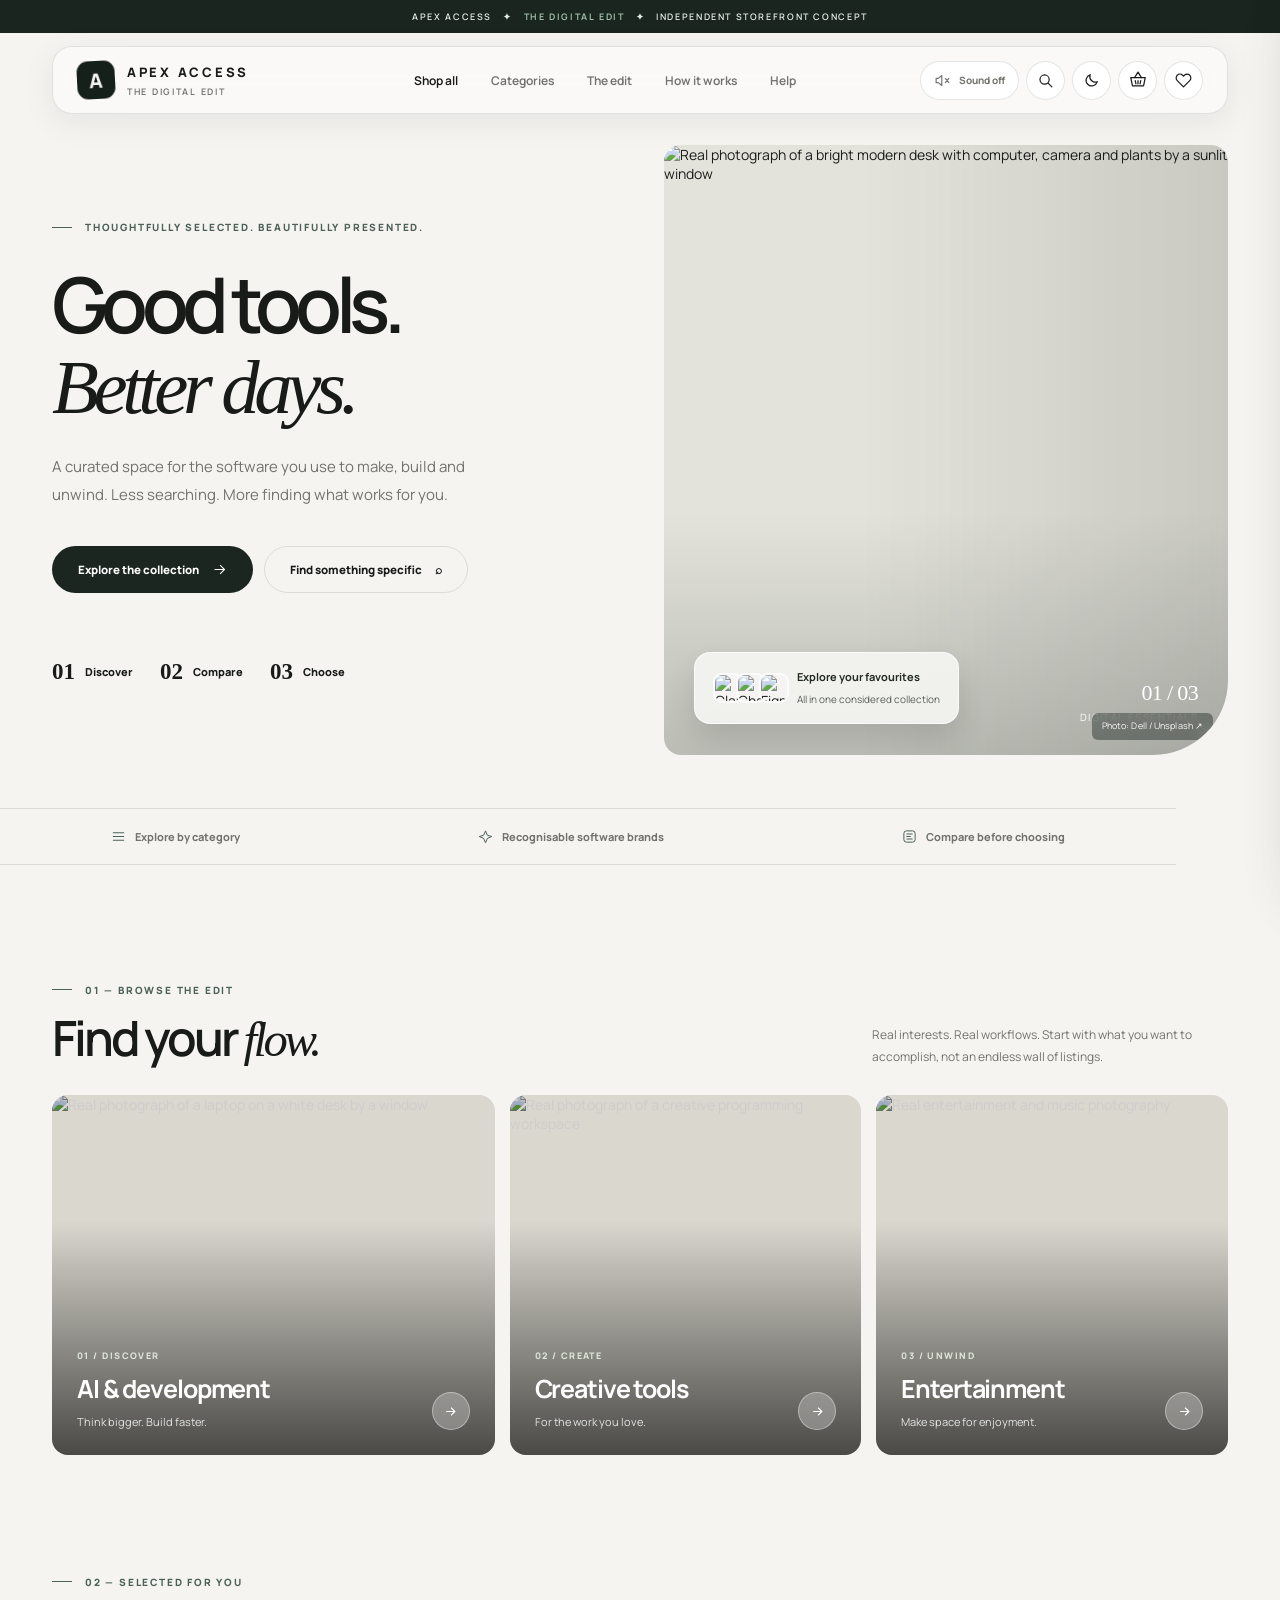
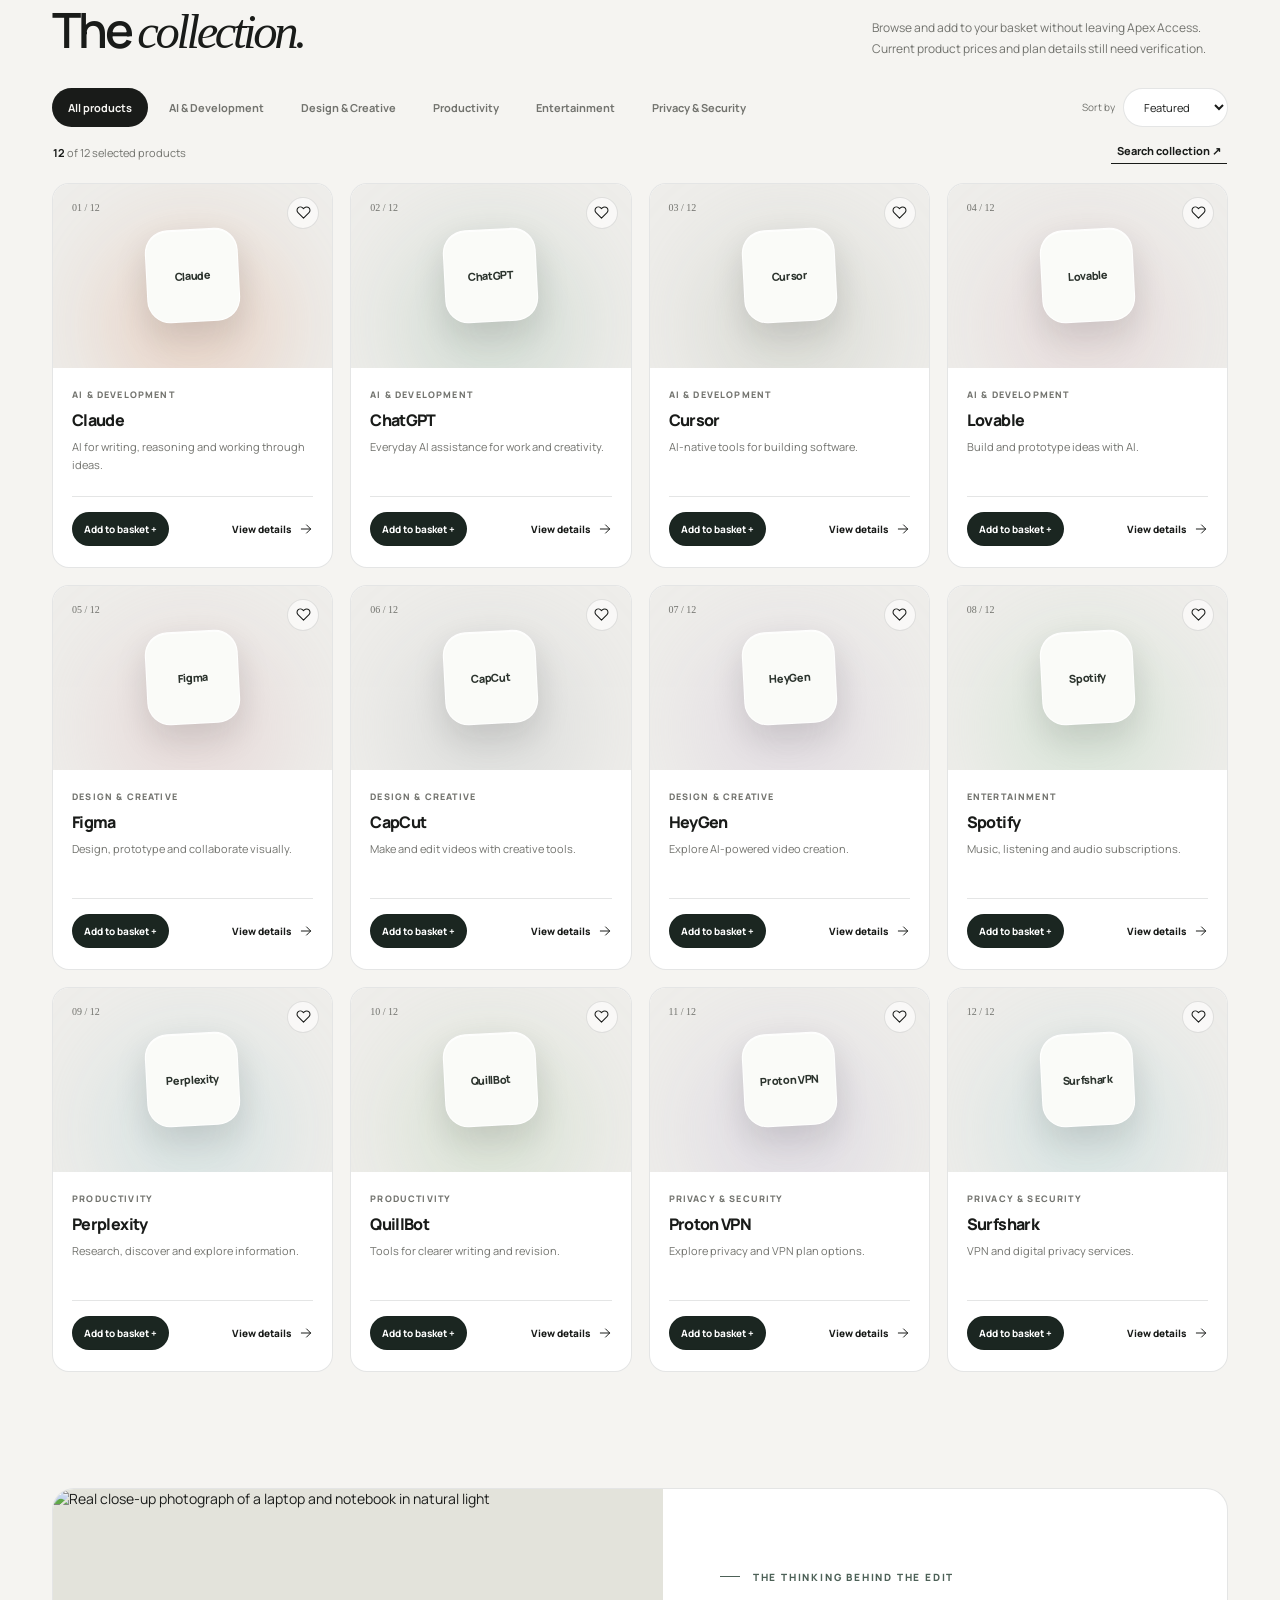
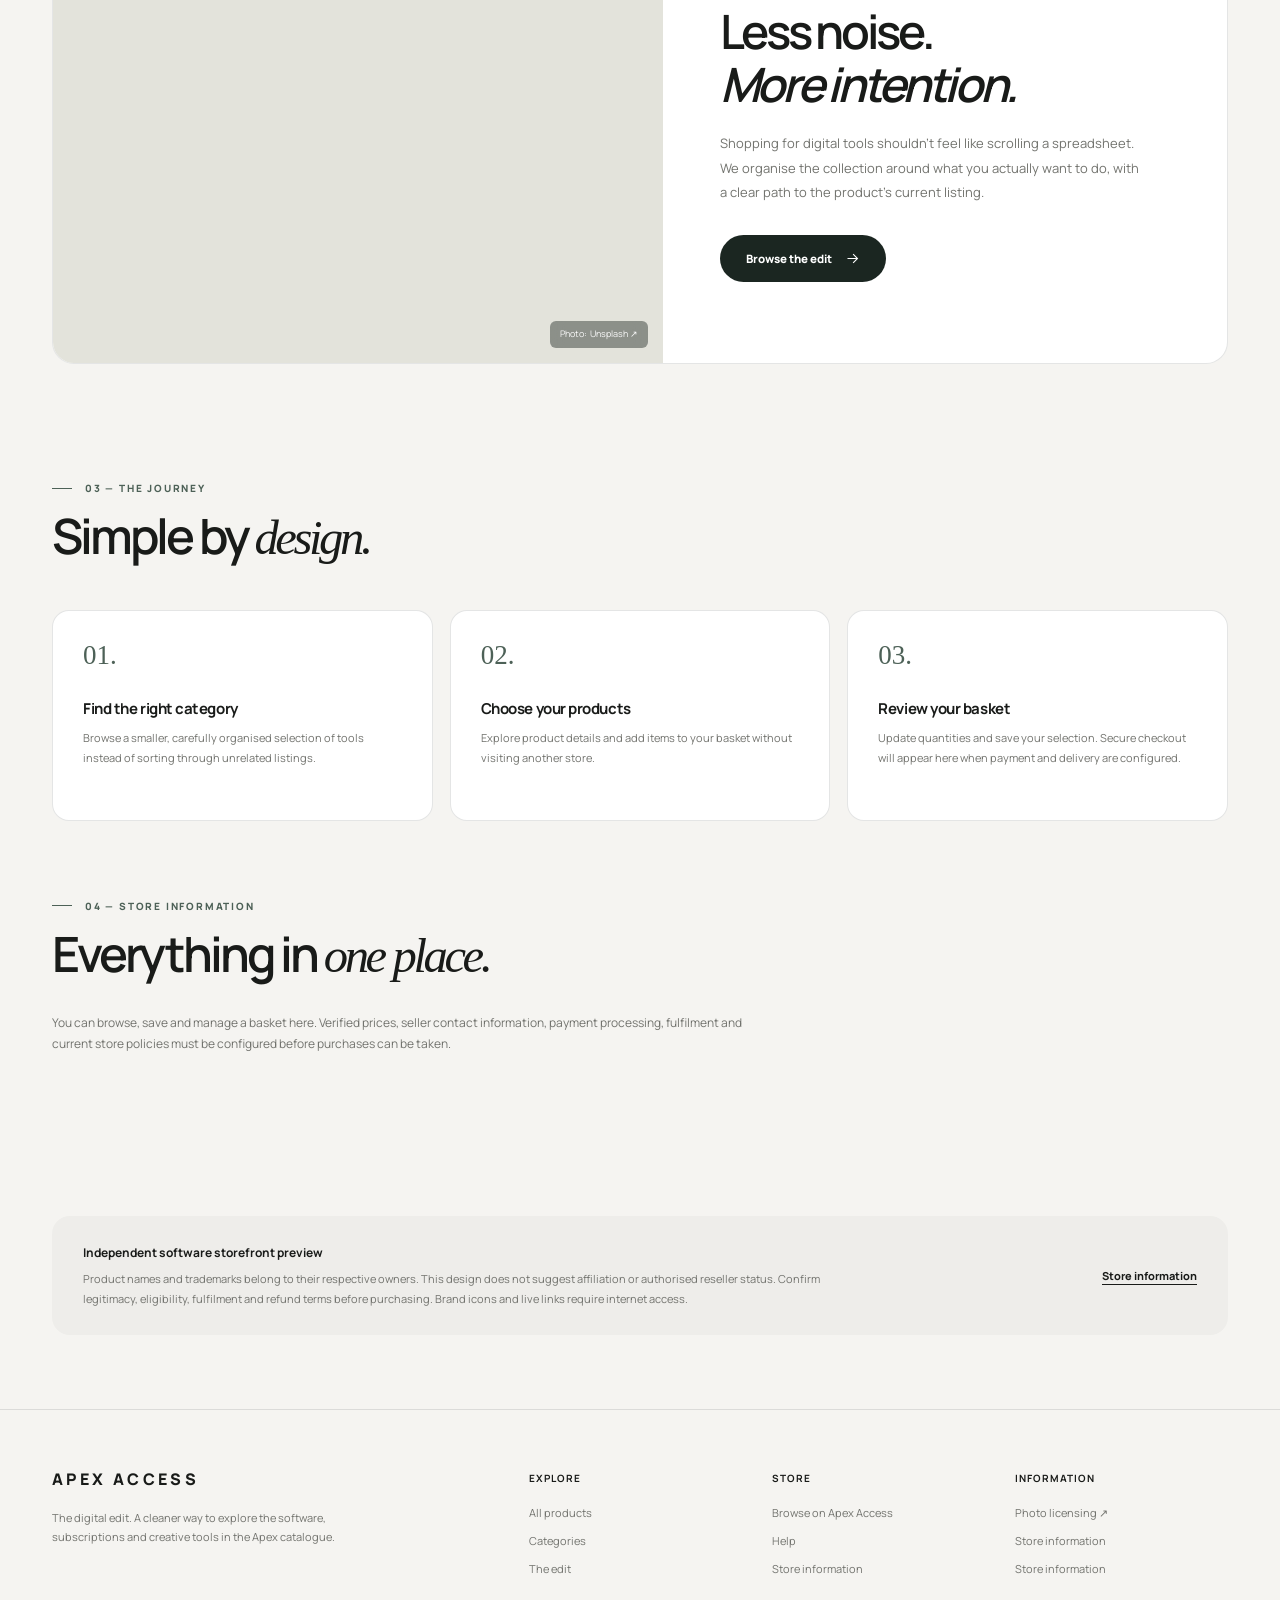
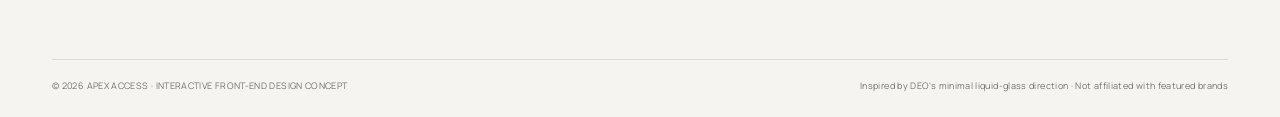
==== commit 628e5f96: "Load new independent basket and on-site product actions" ====
--- a/apex-access/index.html
+++ b/apex-access/index.html
@@ -20,6 +20,7 @@
 @media(max-width:1180px){.wrap{width:min(100% - 64px,1120px)}.hero h1{font-size:clamp(56px,6.2vw,78px)}.hero{min-height:540px}.hero-media{height:540px}.products{grid-template-columns:repeat(3,minmax(0,1fr))}.category-layout{grid-template-columns:repeat(3,1fr)}.main-nav{gap:18px}.brand{min-width:180px}.hero-bottom{gap:13px}}@media(max-width:800px){.wrap{width:calc(100% - 36px)}.main-nav{display:none}.header{padding:0 13px 0 15px;gap:12px;height:62px}.header-shell{top:9px}.brand{min-width:0;flex:1}.brand-title{font-size:11px}.brand-sub{font-size:8px}.brand-icon{width:33px;height:33px;font-size:18px}.head-actions{gap:5px}.header-icon{width:34px;height:34px}.sound-toggle{padding:0;width:34px;justify-content:center}.sound-toggle span{display:none}.mobile-nav-btn{display:grid}.mobile-menu.show{position:absolute;display:flex;flex-direction:column;gap:0;left:18px;right:18px;top:calc(100% + 10px);background:var(--surface);border:1px solid var(--hair);border-radius:18px;padding:10px;box-shadow:var(--shadow);pointer-events:auto}.mobile-menu a{padding:15px;font-size:12px;border-bottom:1px solid var(--hair)}.mobile-menu a:last-child{border:0}.hero{grid-template-columns:1fr;margin-top:21px}.hero-copy{padding:47px 5px 35px}.hero h1{font-size:clamp(53px,9vw,75px);max-width:640px;margin:20px 0}.hero-lead{font-size:13px;margin-bottom:25px}.hero-bottom{margin-top:34px}.hero-media{height:440px;border-radius:16px 16px 43px 16px}.category-layout{grid-template-columns:repeat(2,1fr)}.category-feature{height:275px}.category-feature:first-child{grid-column:span 2;height:310px}.products{grid-template-columns:repeat(2,minmax(0,1fr))}.section{padding-top:80px}.collection{padding-top:86px}.editorial{grid-template-columns:1fr;margin-top:85px}.editorial .photo{min-height:360px;height:360px}.editorial-copy{padding:42px 34px}.how-grid{grid-template-columns:1fr}.how-card{min-height:150px}.how-card h3{margin-top:20px}.footer-main{grid-template-columns:1fr 1fr}.footer-main>div:first-child{grid-column:1/-1}.disclaimer{align-items:start;flex-direction:column}.footer-bottom{flex-direction:column;align-items:start}.section-top{align-items:start}}@media(max-width:520px){.microbar{font-size:8px;height:28px;letter-spacing:.08em}.hero{min-height:0}.hero h1{font-size:clamp(49px,12.5vw,67px);letter-spacing:-.078em;line-height:1.05}.hero-copy{padding-top:35px}.hero-bottom{gap:14px;justify-content:space-between}.step-digit{font-size:19px}.hero-bottom .step{font-size:9px}.hero-media{height:365px}.floating-brand{left:16px;right:15px;bottom:15px}.floating-note{padding:11px}.floating-note span{font-size:9px}.floating-note strong{font-size:10px}.floating-note .note-logos img{height:26px;width:26px}.floating-index{display:none}.ticker{gap:18px;padding:20px 5px}.ticker span{font-size:10px}.ticker span:nth-child(3){display:none}.section{padding-top:73px}.section-heading{font-size:38px}.section-top{flex-direction:column;gap:12px}.section-note{font-size:11px}.category-layout{gap:10px}.category-feature{height:205px;padding:16px}.category-feature:first-child{height:265px}.category-feature .cat-copy h3{font-size:18px}.category-feature .cat-copy span{font-size:10px}.cat-round{height:29px;width:29px}.toolbar{align-items:start;flex-direction:column}.cat-filters{max-width:100%}.sort-wrap{align-self:flex-end}.products{gap:10px}.product-visual{height:150px}.app-logo-wrap{height:78px;width:78px;border-radius:21px}.app-logo-wrap img{width:57px;height:57px}.product-details{padding:15px 12px 17px}.product-name{font-size:14px}.product-description{font-size:10px;line-height:1.5;min-height:46px}.product-footer{padding-top:11px}.product-footer span{font-size:9px}.product-footer button{font-size:10px}.product-category{font-size:8px}.editorial .photo{height:275px;min-height:275px}.editorial-copy{padding:30px 24px}.editorial-copy h2{font-size:41px}.modal{padding:25px 19px}.preview-product-hero img{width:57px;height:57px}.preview-product-hero h3{font-size:19px}.footer{margin-top:65px}.footer-main{gap:18px}}
 @media(prefers-reduced-motion:reduce){html{scroll-behavior:auto}*,*:before,*:after{animation-duration:.01ms!important;transition-duration:.01ms!important}.reveal{opacity:1!important;transform:none!important}}
 </style>
+<link rel="stylesheet" href="./cart.css">
 </head>
 <body>
 <a class="skip-link" href="#collection">Skip to products</a>
@@ -124,4 +125,5 @@
 if('IntersectionObserver' in window){const observer=new IntersectionObserver(entries=>{entries.forEach(entry=>{if(entry.isIntersecting){entry.target.classList.add('visible');observer.unobserve(entry.target)}})},{threshold:.08});document.querySelectorAll('.reveal').forEach(e=>observer.observe(e))}else document.querySelectorAll('.reveal').forEach(e=>e.classList.add('visible'));
 renderProducts();renderSaved();
 </script>
+<script src="./cart.js"></script>
 </body></html>
--- a/apex-access/cart.css
+++ b/apex-access/cart.css
@@ -0,0 +1,42 @@
+
+/* Apex Access — independent basket additions; original brand and layout retained. */
+.apex-basket-button .apex-basket-svg{width:22px;height:22px;transition:transform .2s}
+.apex-basket-button:hover .apex-basket-svg{transform:translateY(-2px)}
+.apex-basket-button .pill-count{font-size:9px;min-width:17px;height:17px;line-height:17px;padding:0 3px;box-shadow:0 2px 5px rgba(0,0,0,.15)}
+.product-footer button.apex-add-button{border:1px solid var(--hair);background:var(--primarybtn);color:var(--primarytext);border-radius:30px;font-size:10px;font-weight:750;padding:8px 11px;min-height:34px;transition:transform .15s,background .15s}
+.product-footer button.apex-add-button:hover{transform:translateY(-2px);background:var(--accent)}
+.product-footer button[data-preview]{text-align:right;white-space:nowrap}
+.apex-basket-sheet{width:min(510px,100%);padding:27px 26px 22px}
+.apex-basket-sheet .sheet-top h2{font-size:26px;margin:8px 0 0}
+.apex-basket-sheet .small-cap{font-size:9px}
+.apex-cart-muted{font:400 20px Georgia,serif;color:var(--muted)}
+.apex-cart-items{flex:1;min-height:0;overflow-y:auto;margin:19px -7px 8px;padding:0 7px 20px;scrollbar-color:var(--stroke) transparent;scrollbar-width:thin}
+.apex-cart-row{display:flex;align-items:flex-start;gap:13px;padding:20px 0;border-bottom:1px solid var(--hair)}
+.apex-cart-art{width:66px;height:69px;flex:0 0 66px;display:grid;place-items:center;background:var(--swatch,var(--surface2));border:1px solid var(--hair);border-radius:14px}
+.apex-cart-art img{max-width:44px;max-height:44px;object-fit:contain;border-radius:8px;background:#fff}
+.apex-cart-info{min-width:0;flex:1;display:flex;flex-direction:column;align-items:flex-start;gap:5px}
+.apex-cart-cat{font-size:9px;color:var(--accent);font-weight:800;text-transform:uppercase;letter-spacing:.07em}
+.apex-cart-info strong{font-size:13px;letter-spacing:-.025em}
+.apex-cart-info small{line-height:1.5;color:var(--muted);font-size:10px}
+.apex-cart-qty{margin-top:5px;display:inline-flex;height:31px;border:1px solid var(--hair);border-radius:20px;overflow:hidden;align-items:center}
+.apex-cart-qty button{height:100%;width:32px;border:0;background:transparent;color:var(--text);font-size:18px}
+.apex-cart-qty button:hover{background:var(--surface2)}
+.apex-cart-qty span{min-width:28px;text-align:center;font-size:11px;font-weight:800;tabular-nums}
+.apex-cart-remove{border:none;background:var(--surface2);border-radius:50%;color:var(--muted);width:29px;height:29px;flex:0 0 29px;font-size:19px;line-height:1}
+.apex-cart-remove:hover{color:var(--text);background:var(--stroke)}
+.apex-cart-empty{display:flex;flex-direction:column;align-items:center;text-align:center;padding:55px 15px 40px;color:var(--muted)}
+.apex-cart-empty svg{height:65px;width:65px;opacity:.5;margin-bottom:22px}
+.apex-cart-empty h3{font-size:20px;margin:0 0 10px;letter-spacing:-.05em;color:var(--text)}
+.apex-cart-empty p{font-size:12px;margin:0}
+.apex-cart-bottom{margin-top:auto;border-top:1px solid var(--hair);padding-top:18px}
+.apex-cart-totals{display:flex;justify-content:space-between;gap:16px;font-size:11px;margin:0 0 12px;color:var(--muted)}
+.apex-cart-totals strong{font-size:12px;font-weight:800;color:var(--text);text-align:right}
+.apex-cart-notice{font-size:11px;line-height:1.7;background:var(--surface2);border:1px solid var(--hair);border-radius:11px;padding:12px 14px;margin:14px 0}
+.apex-checkout-disabled{width:100%;display:flex;align-items:center;justify-content:center;min-height:46px;cursor:not-allowed!important;opacity:.55}
+.apex-continue{border:0;background:transparent;color:var(--text);text-decoration:underline;text-underline-offset:3px;display:block;margin:13px auto 0;font-size:11px;font-weight:750}
+.apex-help{padding-top:70px;padding-bottom:65px}
+.apex-help .section-note{max-width:700px}
+.saved-item .apex-saved-add{border:0;background:transparent;text-decoration:underline;text-underline-offset:3px;font-size:10px;color:var(--text);padding:0;cursor:pointer;font-weight:800;margin:3px 0 0}
+#previewLink{border:0}
+@media(max-width:800px){.apex-basket-sheet{padding:23px 18px 19px}.apex-basket-button{flex:0 0 39px}.product-footer button.apex-add-button{font-size:10px;padding:8px}.apex-cart-items{margin-top:13px}}
+@media(max-width:420px){.product-footer{flex-wrap:wrap;gap:9px}.product-footer button[data-preview]{margin-left:auto}.apex-basket-button{width:35px;height:35px;flex-basis:35px}}
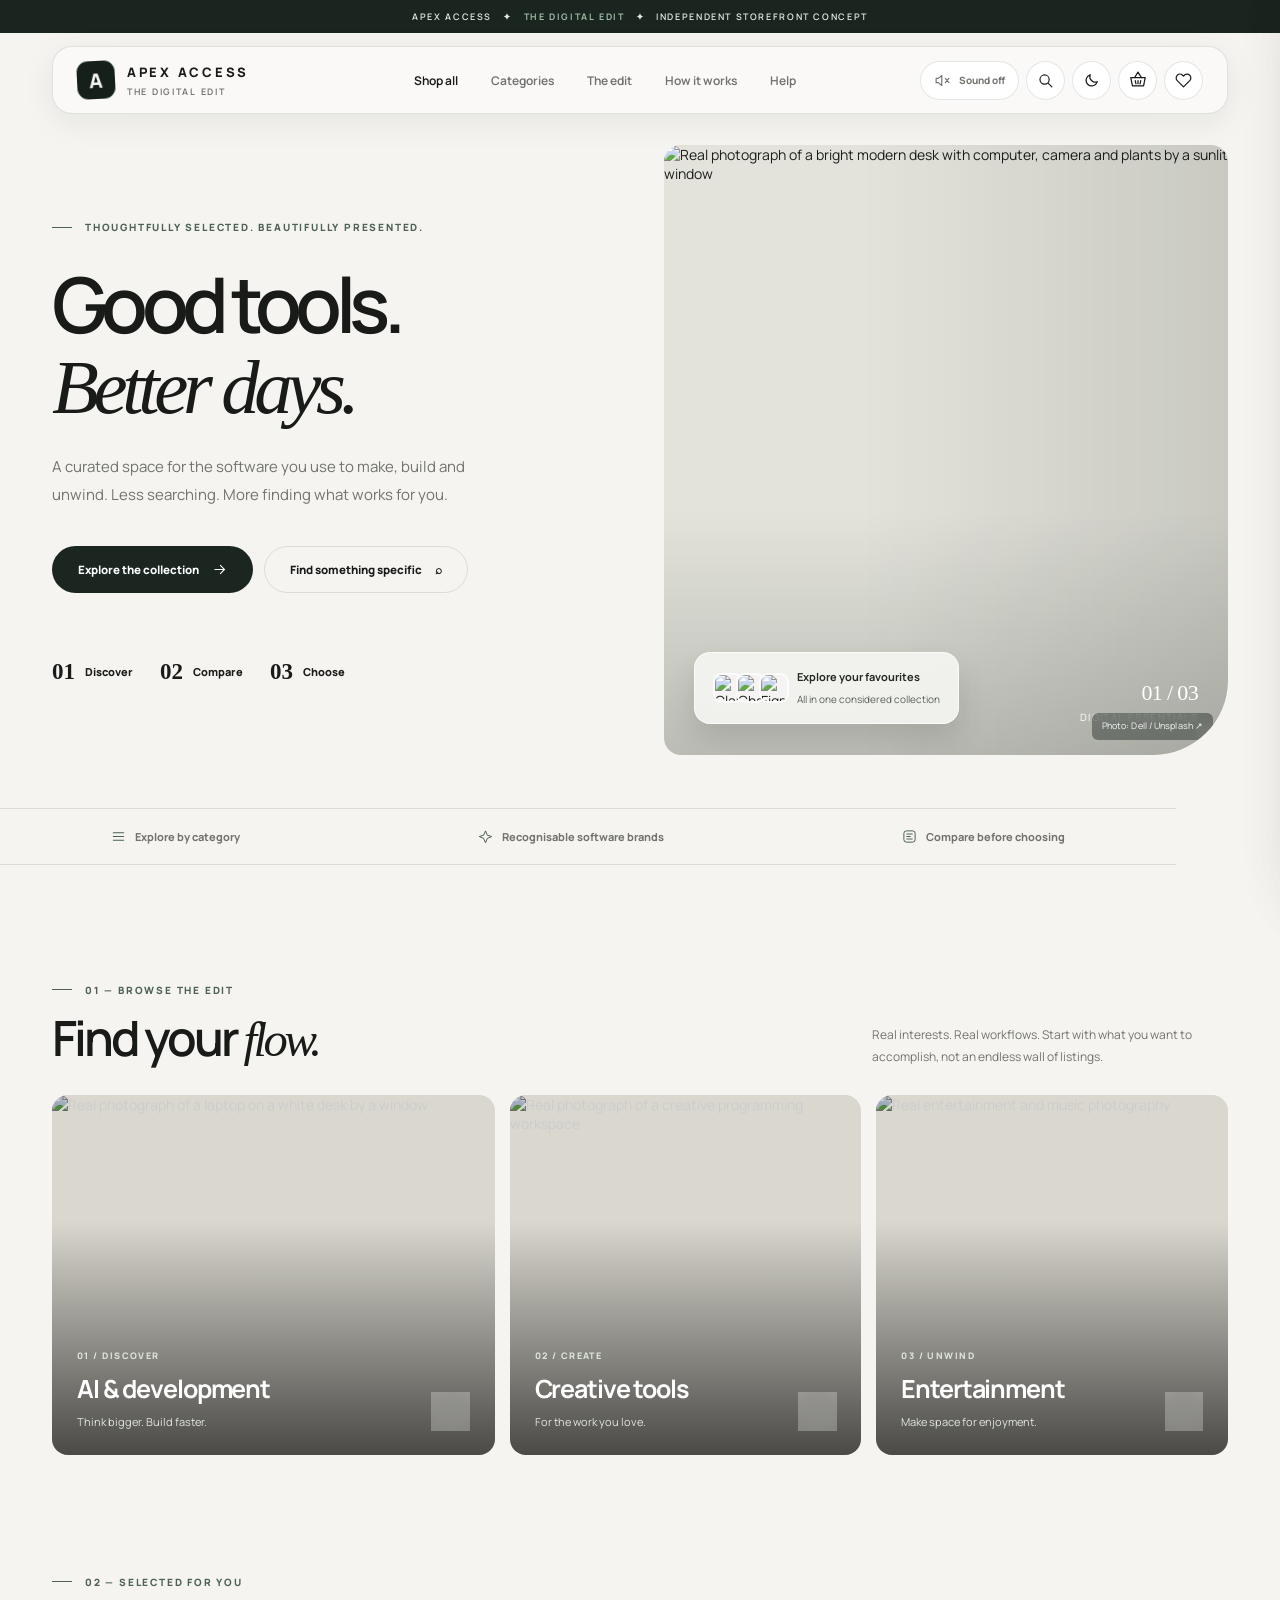
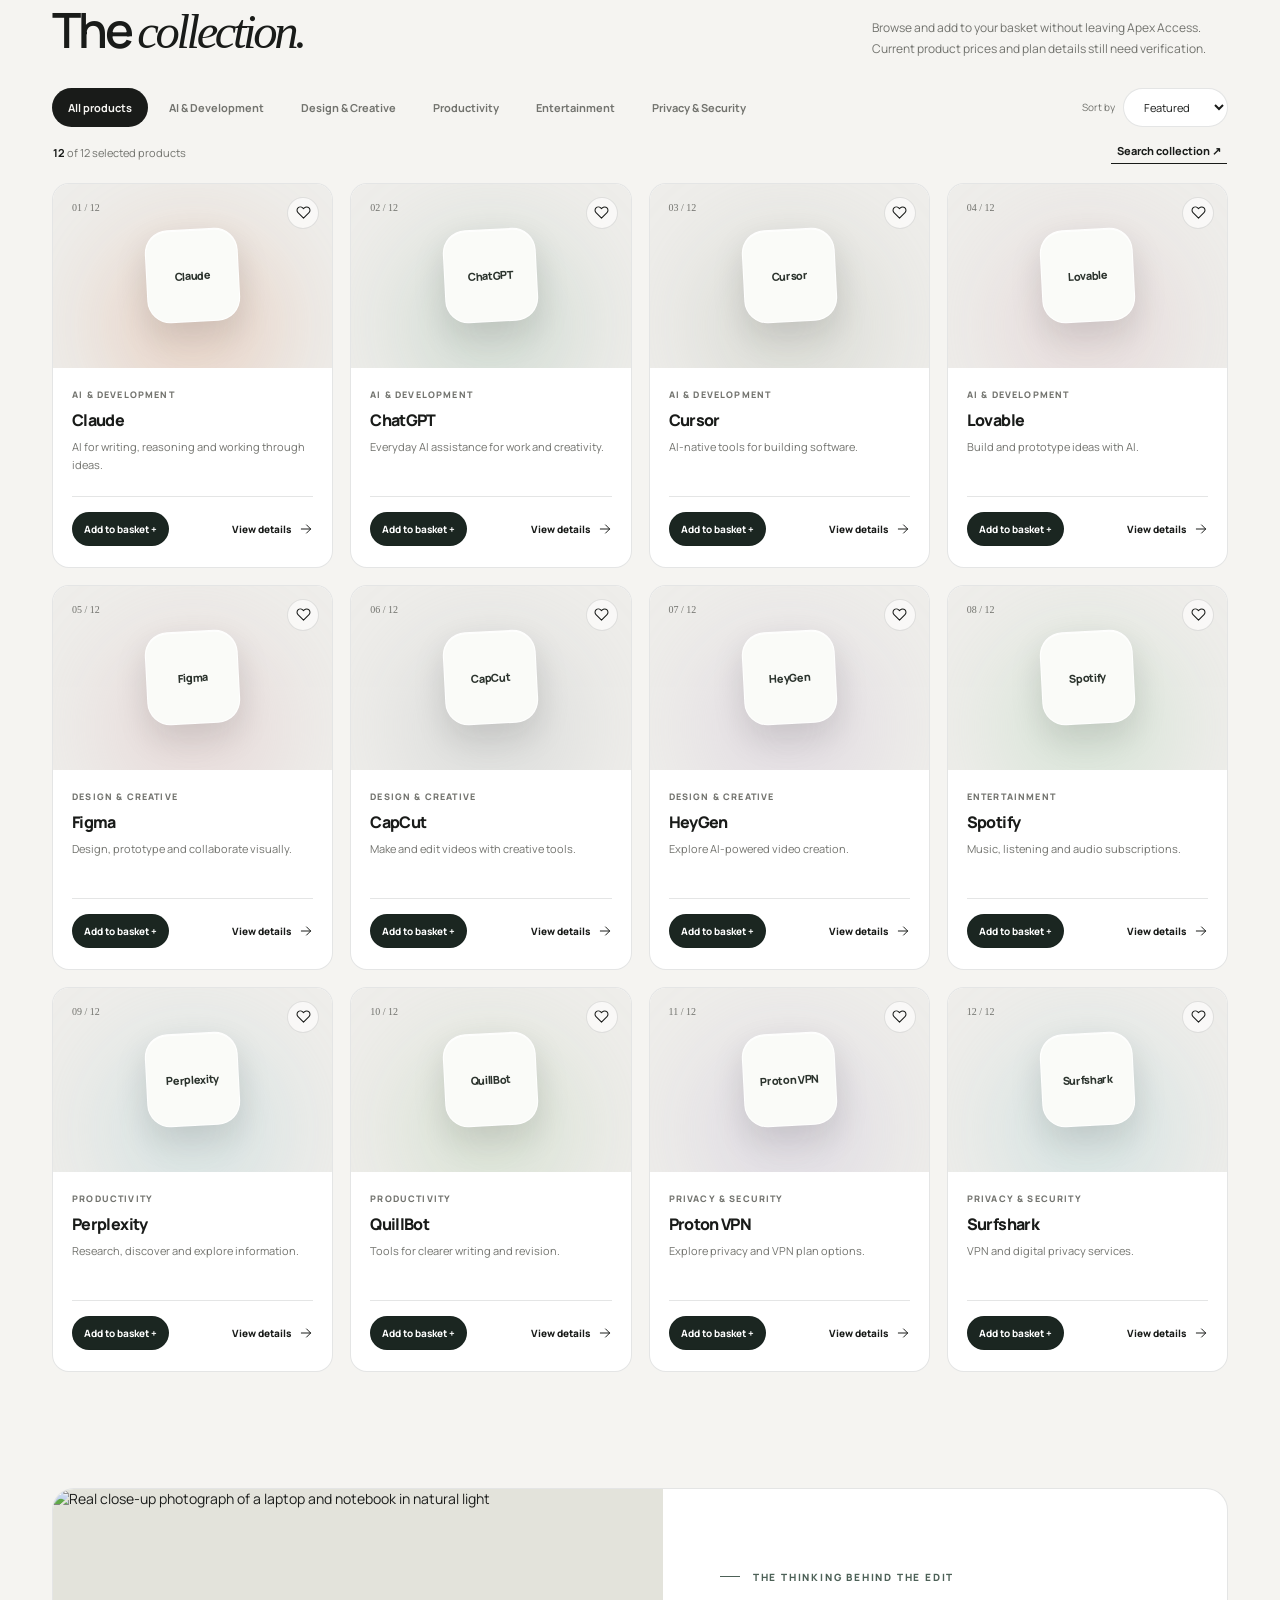
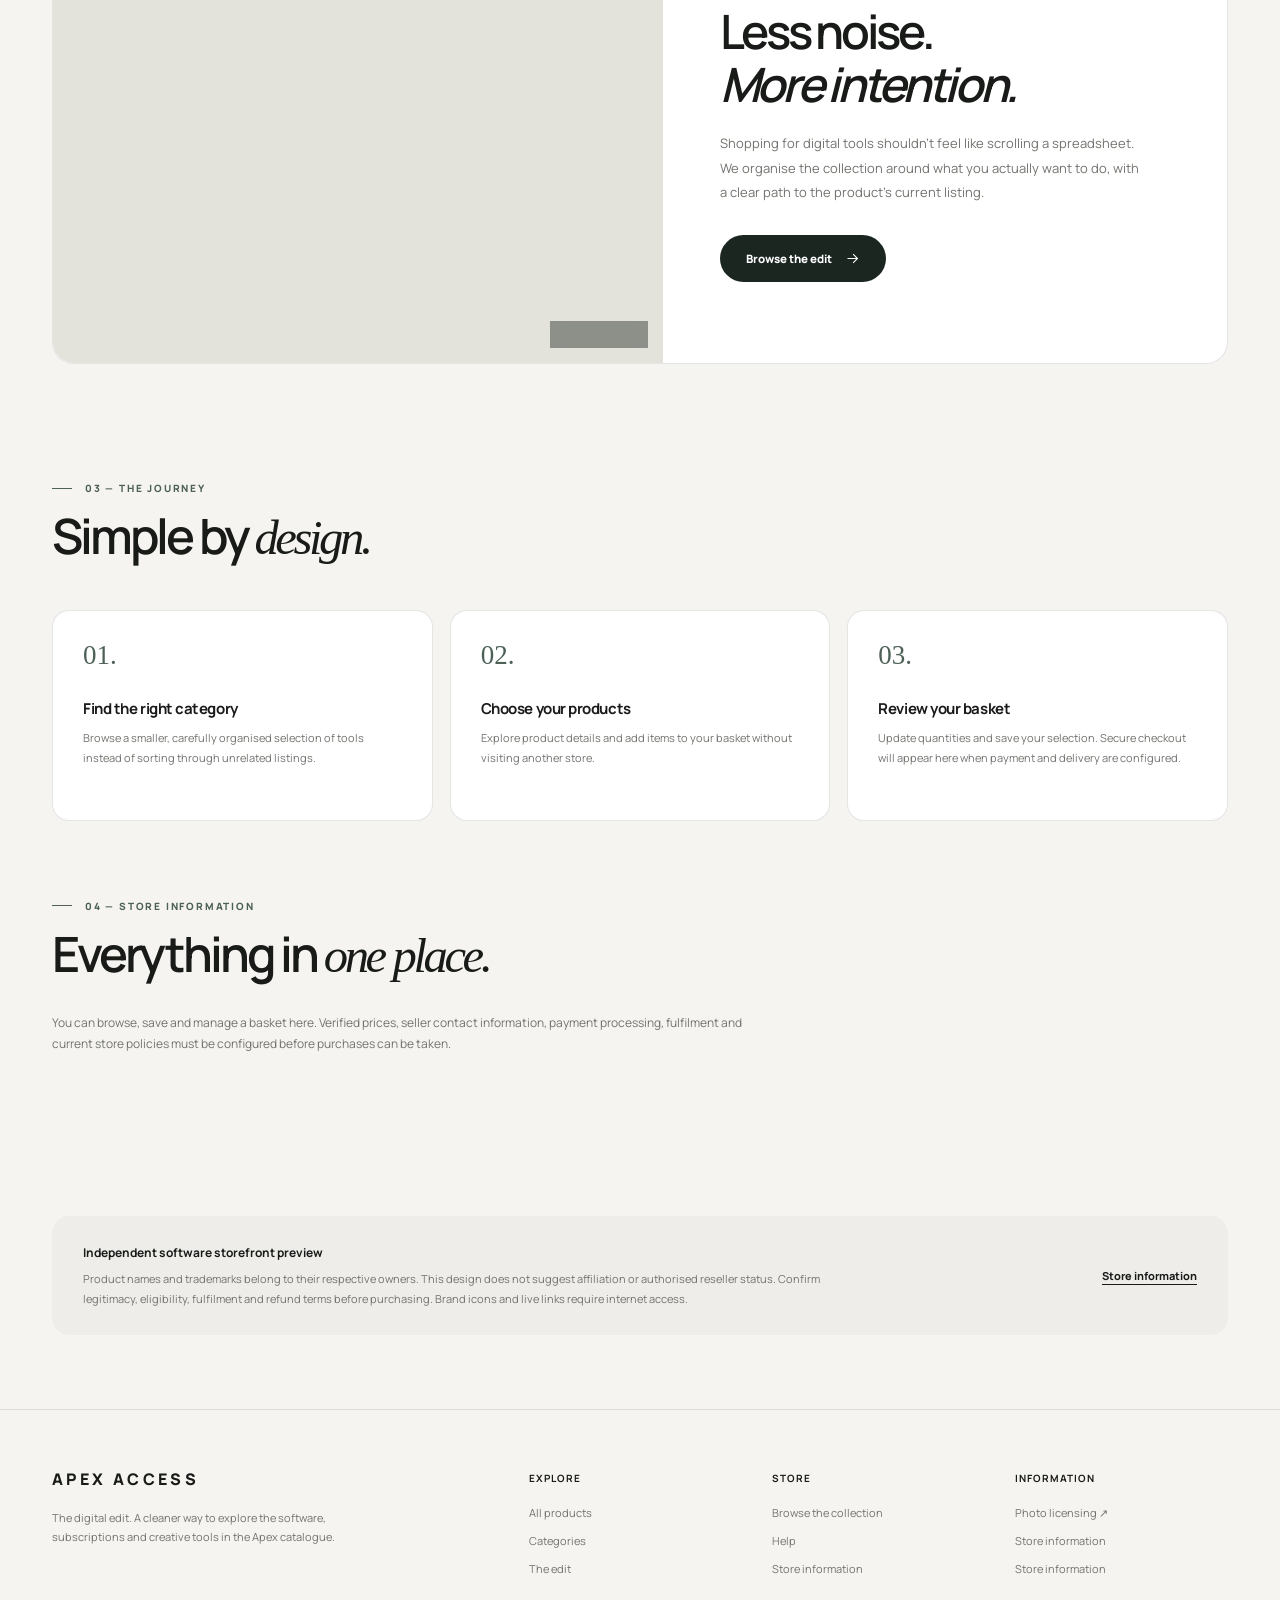
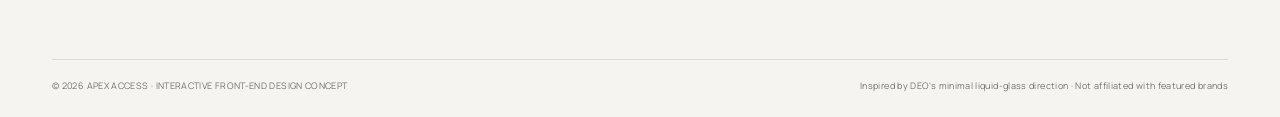
==== commit d3420bee: "Remove all old merchant-domain links from Apex Access storefront" ====
--- a/apex-access/index.html
+++ b/apex-access/index.html
@@ -27,14 +27,14 @@
 <div class="site"><div class="microbar">APEX ACCESS <span>✦</span> <b>THE DIGITAL EDIT</b> <span>✦</span> INDEPENDENT STOREFRONT CONCEPT</div>
 <div class="header-shell"><header class="header wrap" role="banner">
 <a href="#top" class="brand" aria-label="Apex Access home"><div class="brand-icon">A</div><div class="brand-lock"><span class="brand-title">APEX ACCESS</span><span class="brand-sub">The digital edit</span></div></a>
-<nav class="main-nav" aria-label="Main navigation"><a href="#collection" class="is-active">Shop all</a><a href="#categories">Categories</a><a href="#approach">The edit</a><a href="#how">How it works</a><a href="https://apexaccesshub.mysellauth.com/support" target="_blank" rel="noopener noreferrer">Support ↗</a></nav>
+<nav class="main-nav" aria-label="Main navigation"><a href="#collection" class="is-active">Shop all</a><a href="#categories">Categories</a><a href="#approach">The edit</a><a href="#how">How it works</a><a href="#help">Help</a></nav>
 <div class="head-actions">
 <button class="header-icon sound-toggle" id="soundBtn" aria-label="Enable interface sounds" aria-pressed="false" title="Interface sounds: off"><svg viewBox="0 0 24 24" fill="none" stroke="currentColor" stroke-width="1.65" stroke-linecap="round" stroke-linejoin="round"><path d="M11 5 6 9H3v6h3l5 4V5Z"/><path id="soundWave" d="m16 9 5 6m0-6-5 6"/></svg><span id="soundLabel">Sound off</span></button>
 <button class="header-icon" id="searchBtn" aria-label="Search products" title="Search (Ctrl/⌘ K)"><svg viewBox="0 0 24 24" fill="none" stroke="currentColor" stroke-width="1.7" stroke-linecap="round"><circle cx="10.7" cy="10.7" r="6.5"/><path d="m16 16 5 5"/></svg></button>
 <button class="header-icon" id="themeBtn" aria-label="Toggle dark mode" title="Change theme"><svg id="themeIcon" viewBox="0 0 24 24" fill="none" stroke="currentColor" stroke-width="1.7" stroke-linecap="round"><path d="M20 14A8 8 0 0 1 10 4 8 8 0 1 0 20 14Z"/></svg></button>
 <button class="header-icon" id="savedBtn" aria-label="Open saved products" title="Saved products"><svg viewBox="0 0 24 24" fill="none" stroke="currentColor" stroke-width="1.7" stroke-linejoin="round"><path d="M20.8 4.6a5.3 5.3 0 0 0-7.5 0L12 5.9l-1.3-1.3a5.3 5.3 0 0 0-7.5 7.5L12 21l8.8-8.9a5.3 5.3 0 0 0 0-7.5Z"/></svg><span class="pill-count hidden" id="savedCount">0</span></button>
 <button class="header-icon mobile-nav-btn" id="menuBtn" aria-label="Open menu" aria-expanded="false"><svg viewBox="0 0 24 24" fill="none" stroke="currentColor" stroke-width="1.7" stroke-linecap="round"><path d="M4 7h16M4 12h16M4 17h16"/></svg></button></div>
-<div class="mobile-menu" id="mobileMenu"><a href="#collection">Shop all</a><a href="#categories">Categories</a><a href="#approach">The edit</a><a href="#how">How it works</a><a href="https://apexaccesshub.mysellauth.com/support" target="_blank" rel="noopener noreferrer">Support ↗</a></div>
+<div class="mobile-menu" id="mobileMenu"><a href="#collection">Shop all</a><a href="#categories">Categories</a><a href="#approach">The edit</a><a href="#how">How it works</a><a href="#help">Help</a></div>
 </header></div>
 <main id="top">
 <section class="hero wrap" aria-label="Discover digital subscriptions">
@@ -52,18 +52,18 @@
 <div class="collection-details"><span id="results">12 products in the edit</span><button class="text-link" style="background:none;border-left:0;border-top:0;border-right:0;color:var(--text);cursor:pointer" id="inlineSearch">Search collection ↗</button></div><div id="products" class="products"></div>
 </section>
 <section class="editorial wrap reveal" id="approach"><div class="photo"><img loading="lazy" src="https://images.unsplash.com/photo-1509956072962-7ff0f36dd7ba?auto=format&fit=crop&w=1150&q=85" alt="Real close-up photograph of a laptop and notebook in natural light"><a class="photocredit" href="https://unsplash.com/photos/silver-hp-laptop-computer-on-white-table-PnkX_rp53SE" target="_blank" rel="noopener noreferrer">Photo: Unsplash ↗</a></div><div class="editorial-copy"><div class="small-cap">The thinking behind the edit</div><h2>Less noise.<br><em>More intention.</em></h2><p>Shopping for digital tools shouldn't feel like scrolling a spreadsheet. We organise the collection around what you actually want to do, with a clear path to the product's current listing.</p><a class="button button-dark" href="#collection">Browse the edit <svg viewBox="0 0 24 24" fill="none" stroke="currentColor" stroke-width="1.7"><path d="M4 12h16m-7-7 7 7-7 7"/></svg></a></div></section>
-<section class="section wrap reveal" id="how"><div class="section-top"><div><div class="small-cap">03 — The journey</div><h2 class="section-heading">Simple by <em>design.</em></h2></div></div><div class="how-grid"><article class="how-card"><span>01.</span><h3>Find the right category</h3><p>Browse a smaller, carefully organised selection of tools instead of sorting through unrelated listings.</p></article><article class="how-card"><span>02.</span><h3>Explore your options</h3><p>See the software brand and open the detailed product listing to verify available plans and conditions.</p></article><article class="how-card"><span>03.</span><h3>Purchase on the existing store</h3><p>Checkout remains on Apex Access's current SellAuth storefront. This concept does not process payments.</p></article></div></section>
-<div class="disclaimer wrap"><div><b>An independent storefront concept</b><p>Product names and trademarks belong to their respective owners. This design does not suggest affiliation or authorised reseller status. Confirm legitimacy, eligibility, fulfilment and refund terms before purchasing. Brand icons and live links require internet access.</p></div><a href="https://apexaccesshub.mysellauth.com/terms-of-service" target="_blank" rel="noopener noreferrer">Current store terms ↗</a></div>
-</main><footer class="footer"><div class="wrap"><div class="footer-main"><div><div class="footer-brand">APEX ACCESS</div><p class="footer-about">The digital edit. A cleaner way to explore the software, subscriptions and creative tools in the Apex catalogue.</p></div><div><h4>Explore</h4><a href="#collection">All products</a><a href="#categories">Categories</a><a href="#approach">The edit</a></div><div><h4>Store</h4><a href="https://apexaccesshub.mysellauth.com/" target="_blank" rel="noopener noreferrer">Original storefront ↗</a><a href="https://apexaccesshub.mysellauth.com/support" target="_blank" rel="noopener noreferrer">Support ↗</a><a href="https://apexaccesshub.mysellauth.com/refund-policy" target="_blank" rel="noopener noreferrer">Refund policy ↗</a></div><div><h4>Information</h4><a href="https://unsplash.com/license" target="_blank" rel="noopener noreferrer">Photo licensing ↗</a><a href="https://apexaccesshub.mysellauth.com/privacy-policy" target="_blank" rel="noopener noreferrer">Privacy ↗</a><a href="https://apexaccesshub.mysellauth.com/terms-of-service" target="_blank" rel="noopener noreferrer">Terms ↗</a></div></div><div class="footer-bottom"><span>© 2026 APEX ACCESS · INTERACTIVE FRONT-END DESIGN CONCEPT</span><span>Inspired by DEO's minimal liquid-glass direction · Not affiliated with featured brands</span></div></div></footer>
+<section class="section wrap reveal" id="how"><div class="section-top"><div><div class="small-cap">03 — The journey</div><h2 class="section-heading">Simple by <em>design.</em></h2></div></div><div class="how-grid"><article class="how-card"><span>01.</span><h3>Find the right category</h3><p>Browse a smaller, carefully organised selection of tools instead of sorting through unrelated listings.</p></article><article class="how-card"><span>02.</span><h3>Explore your options</h3><p>See the software brand and open the detailed product listing to verify available plans and conditions.</p></article><article class="how-card"><span>03.</span><h3>Review your basket</h3><p>Manage quantities and review your products here. Payments are unavailable until a secure checkout is connected.</p></article></div></section>
+<div class="disclaimer wrap"><div><b>An independent storefront concept</b><p>Product names and trademarks belong to their respective owners. This design does not suggest affiliation or authorised reseller status. Confirm legitimacy, eligibility, fulfilment and refund terms before purchasing. Brand icons and live links require internet access.</p></div><a href="#help">Store information</a></div>
+</main><footer class="footer"><div class="wrap"><div class="footer-main"><div><div class="footer-brand">APEX ACCESS</div><p class="footer-about">The digital edit. A cleaner way to explore the software, subscriptions and creative tools in the Apex catalogue.</p></div><div><h4>Explore</h4><a href="#collection">All products</a><a href="#categories">Categories</a><a href="#approach">The edit</a></div><div><h4>Store</h4><a href="#collection">Browse the collection</a><a href="#help">Help</a><a href="#help">Store information</a></div><div><h4>Information</h4><a href="https://unsplash.com/license" target="_blank" rel="noopener noreferrer">Photo licensing ↗</a><a href="#help">Store information</a><a href="#help">Store information</a></div></div><div class="footer-bottom"><span>© 2026 APEX ACCESS · INTERACTIVE FRONT-END DESIGN CONCEPT</span><span>Inspired by DEO's minimal liquid-glass direction · Not affiliated with featured brands</span></div></div></footer>
 </div>
 <div class="overlay" id="overlay"></div>
 <div class="modal" id="searchModal" role="dialog" aria-modal="true" aria-labelledby="searchTitle" aria-hidden="true"><button class="modal-close" data-close aria-label="Close search">×</button><h2 class="modal-title" id="searchTitle">Find your next tool.</h2><p class="modal-sub">Search the collection by brand, purpose or category.</p><label class="search-field"><svg viewBox="0 0 24 24" fill="none" stroke="currentColor" stroke-width="1.7"><circle cx="11" cy="11" r="7"/><path d="m16 16 5 5"/></svg><input type="search" id="searchInput" placeholder="Try Claude, design, music ..." autocomplete="off" aria-label="Search collection"></label><div class="search-hints"><button class="hint" data-query="AI">AI tools</button><button class="hint" data-query="design">Design</button><button class="hint" data-query="VPN">VPN</button></div><div class="search-results" id="searchResults" role="listbox" aria-label="Matching products"></div></div>
-<aside class="sheet" id="savedSheet" aria-hidden="true" role="dialog" aria-label="Saved products"><div class="sheet-top"><h2>Your shortlist <span style="font-family:Georgia,serif;font-weight:400" id="savedSheetCount">(0)</span></h2><button class="header-icon" data-close aria-label="Close saved products">×</button></div><p>A private list of products to revisit. Saved only on this device.</p><div class="saved-items" id="savedItems"></div><div class="sheet-foot">This is a wishlist, not a basket. Purchases open the existing Apex Access store.</div></aside>
+<aside class="sheet" id="savedSheet" aria-hidden="true" role="dialog" aria-label="Saved products"><div class="sheet-top"><h2>Your shortlist <span style="font-family:Georgia,serif;font-weight:400" id="savedSheetCount">(0)</span></h2><button class="header-icon" data-close aria-label="Close saved products">×</button></div><p>A private list of products to revisit. Saved only on this device.</p><div class="saved-items" id="savedItems"></div><div class="sheet-foot">Saved items can now be added straight to your basket.</div></aside>
 <div class="modal" id="previewModal" role="dialog" aria-modal="true" aria-hidden="true" aria-labelledby="previewHeading"><button class="modal-close" data-close aria-label="Close product details">×</button><span class="small-cap">Product overview</span><div class="preview-product-hero"><img id="previewLogo" src="" alt=""><div><h3 id="previewHeading"></h3><p id="previewSubtitle"></p></div></div><ul class="preview-list"><li>Explore available plans and terms on the original store listing.</li><li>Verify subscription eligibility, account type and access method before purchasing.</li><li>Review payment, delivery and support details on the checkout website.</li></ul><a id="previewLink" target="_blank" rel="noopener noreferrer" href="#" class="button button-dark" style="width:100%">Open current product listing ↗</a></div>
 <div class="toast" id="toast" role="status" aria-live="polite"></div>
 <script>
 'use strict';
-const BASE='https://apexaccesshub.mysellauth.com/product/';
+const BASE='#collection';
 const APP_ICONS={
  claude:'https://is1-ssl.mzstatic.com/image/thumb/Purple211/v4/2d/a8/d0/2da8d08e-a2b8-4e33-1a37-23beee74e211/AppIcon-0-0-1x_U007epad-0-1-85-220.png/1024x1024bb.png',
  chatgpt:'https://is1-ssl.mzstatic.com/image/thumb/Purple221/v4/94/43/89/9443890e-17d2-13a5-1170-d6f0e67b5fbb/AppIcon-0-0-1x_U007epad-0-0-0-1-0-P3-85-220.png/1200x630wa.png',
